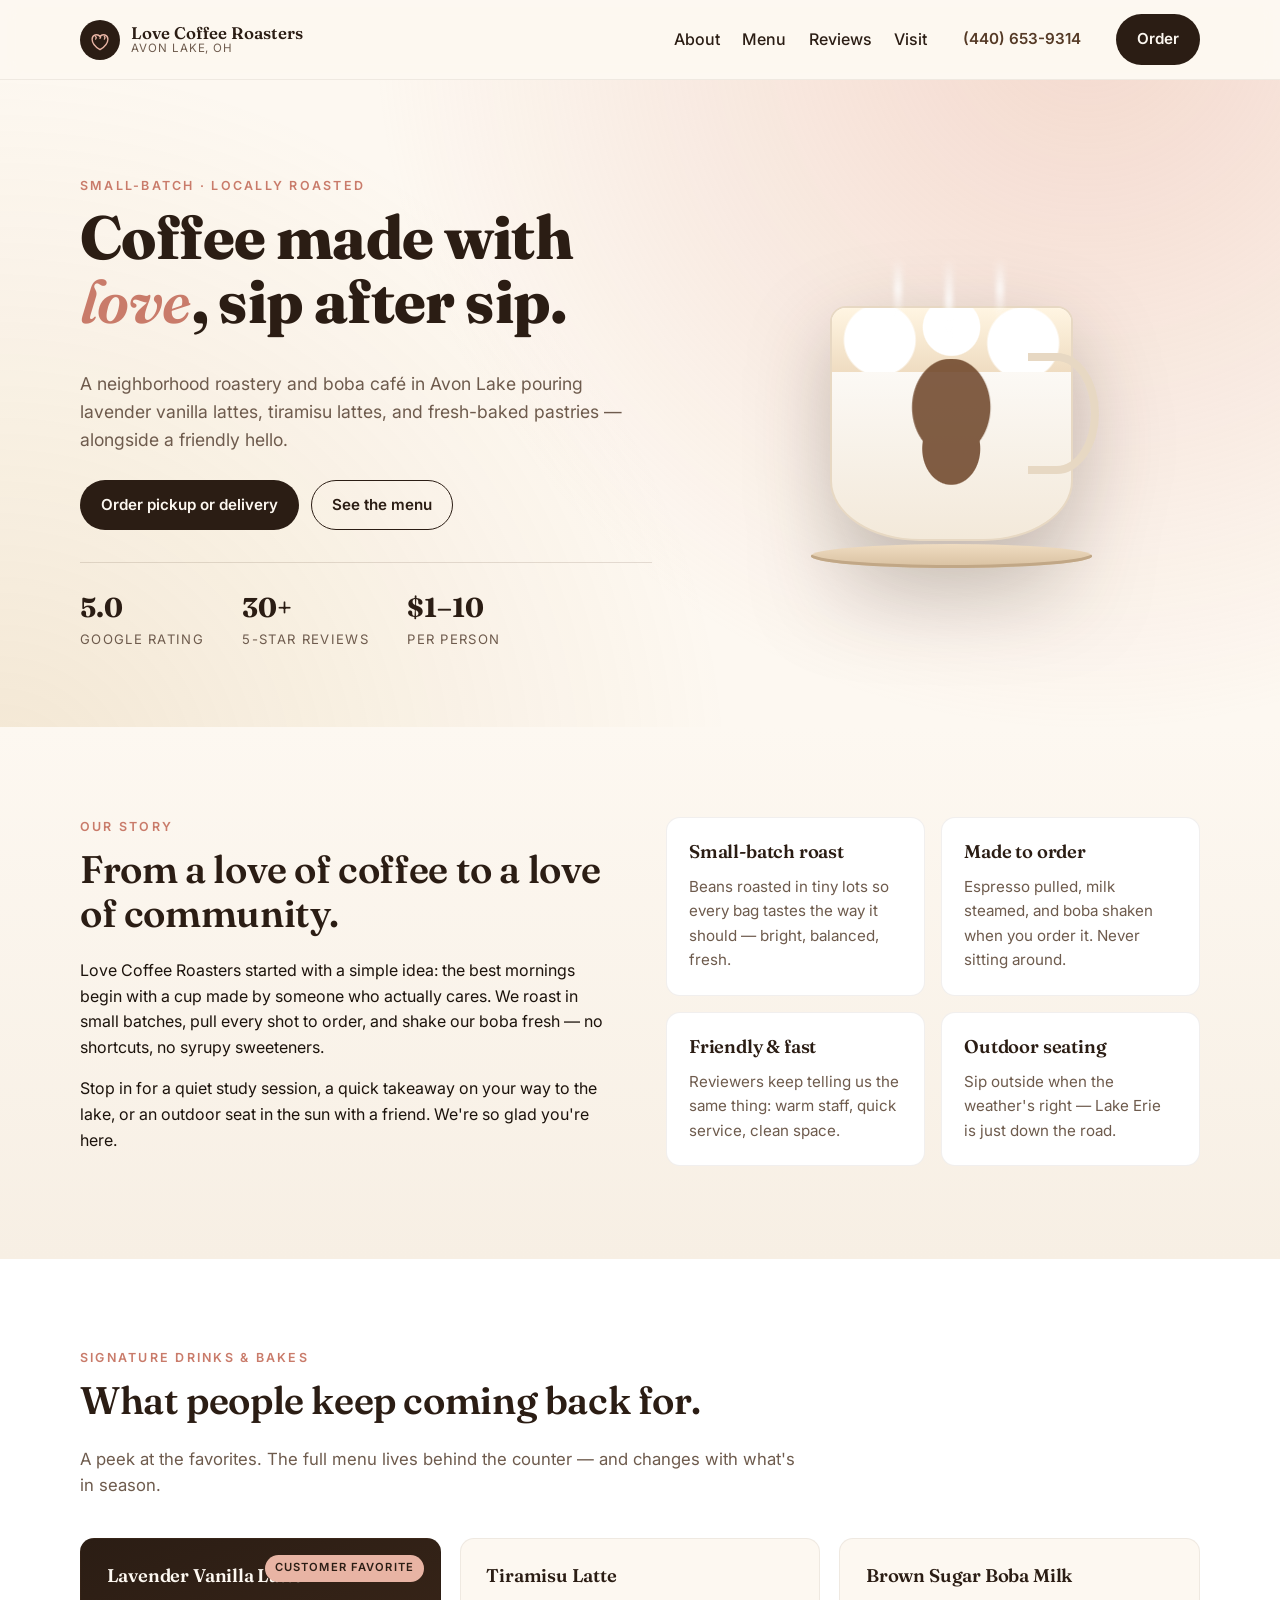
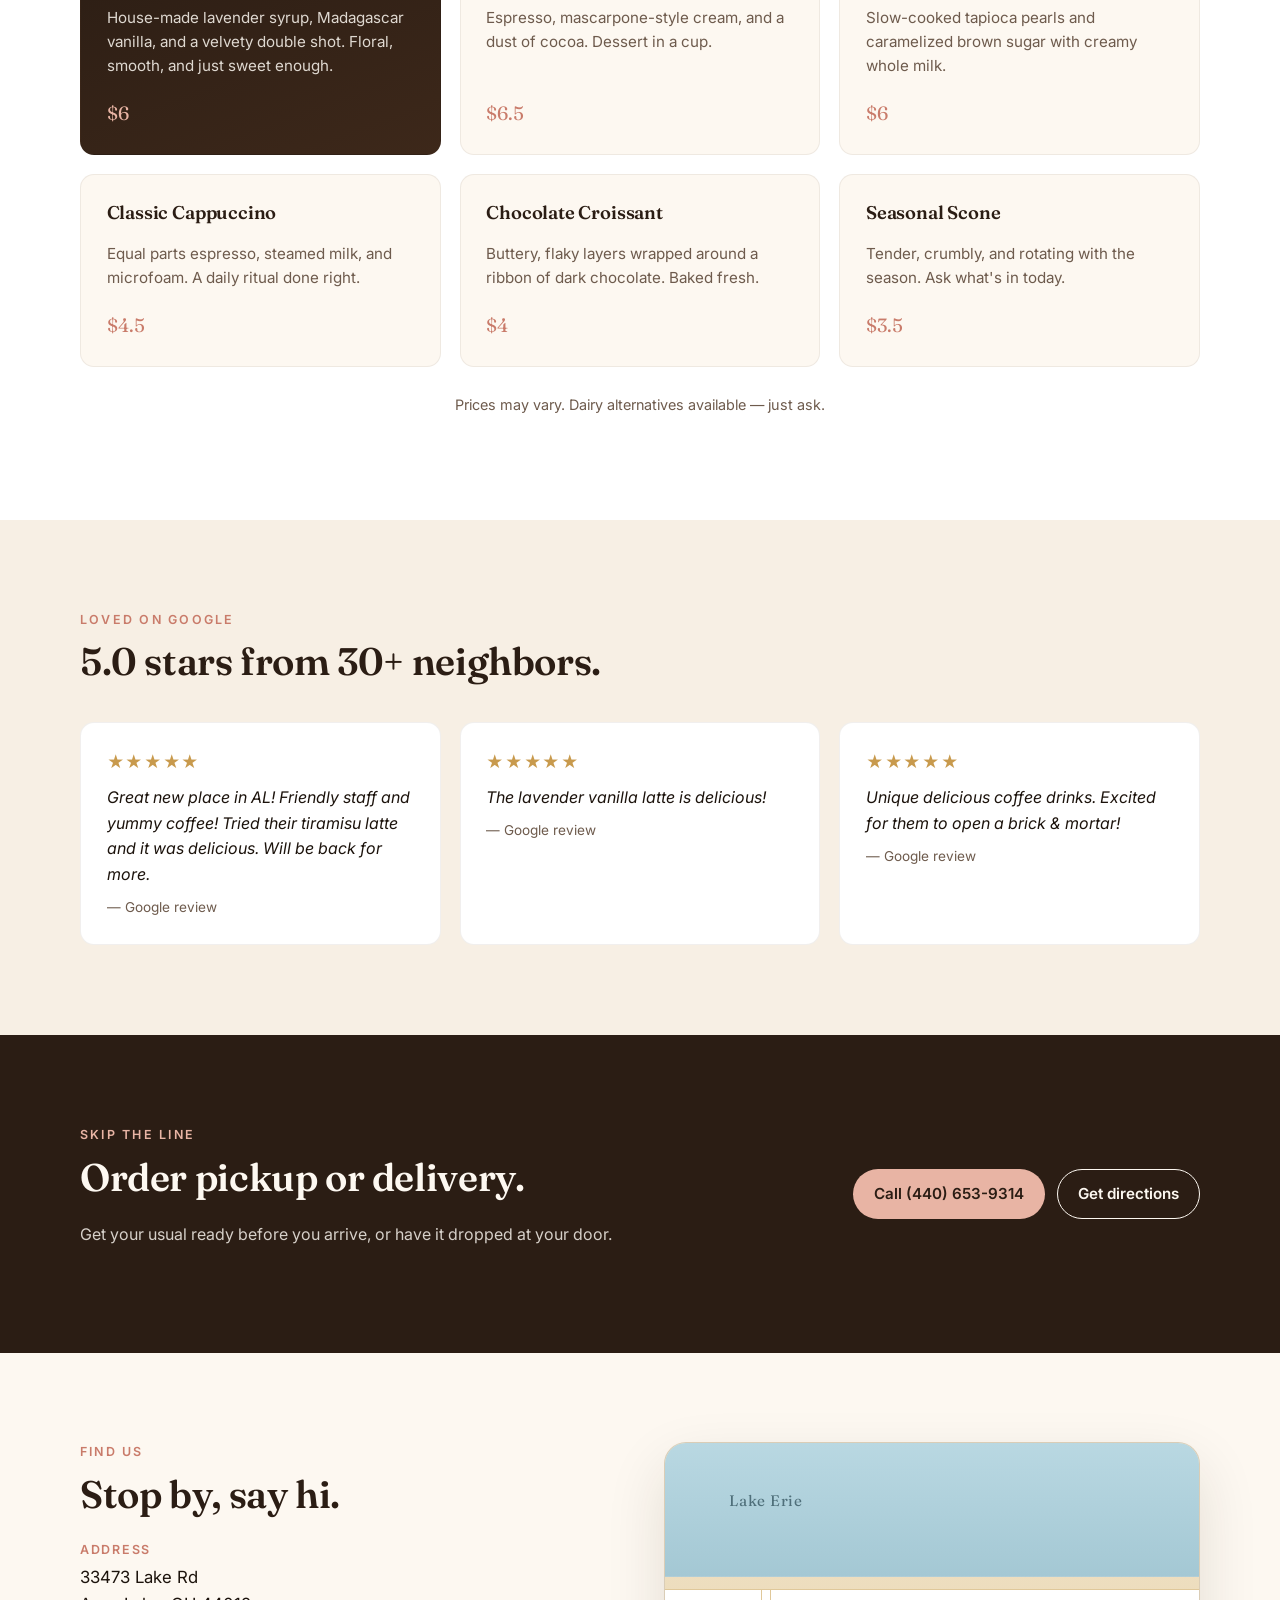
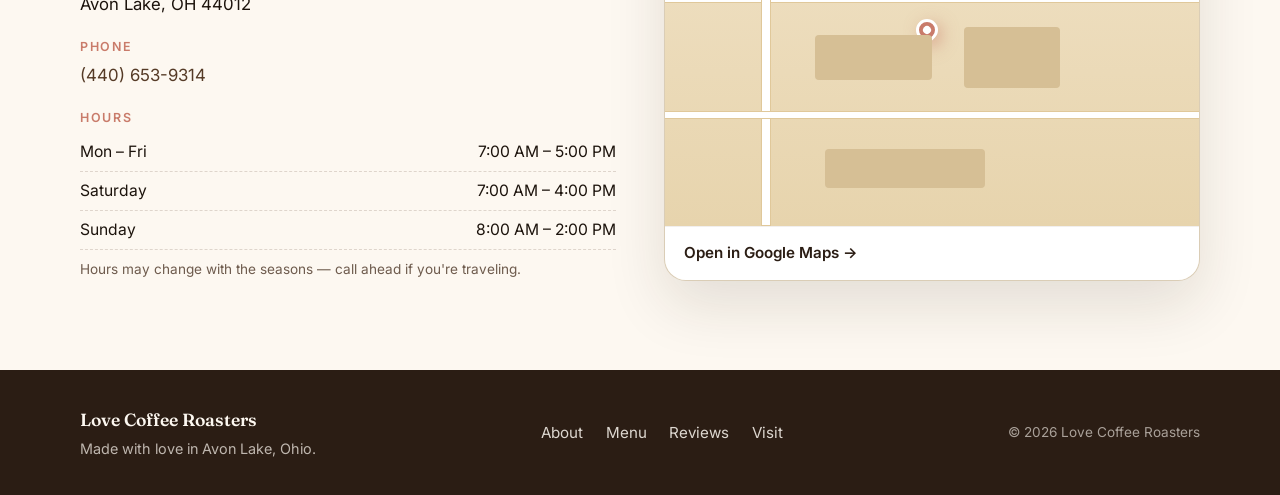
==== website/index.html @ 024e8773 "Add Love Coffee Roasters marketing site Single-page site for the Avon Lake, OH coffee shop with hero" ====
<!DOCTYPE html>
<html lang="en">
<head>
  <meta charset="UTF-8" />
  <meta name="viewport" content="width=device-width, initial-scale=1.0" />
  <title>Love Coffee Roasters — Avon Lake, OH</title>
  <meta name="description" content="Love Coffee Roasters in Avon Lake, OH. Hand-crafted lattes, boba, and fresh pastries. 5.0 stars on Google. 33473 Lake Rd." />
  <link rel="preconnect" href="https://fonts.googleapis.com" />
  <link rel="preconnect" href="https://fonts.gstatic.com" crossorigin />
  <link href="https://fonts.googleapis.com/css2?family=Fraunces:opsz,wght@9..144,400;9..144,600;9..144,800&family=Inter:wght@400;500;600&display=swap" rel="stylesheet" />
  <link rel="stylesheet" href="styles.css" />
</head>
<body>
  <header class="site-header" id="top">
    <div class="container nav">
      <a class="brand" href="#top">
        <span class="brand-mark" aria-hidden="true">
          <svg viewBox="0 0 32 32" width="28" height="28" fill="none" stroke="currentColor" stroke-width="1.6" stroke-linecap="round" stroke-linejoin="round">
            <path d="M16 27c5-3 9-7 9-12a5 5 0 0 0-9-3 5 5 0 0 0-9 3c0 5 4 9 9 12z"/>
            <path d="M11 12c1 1 1 2 0 3M16 11c1 1 1 2 0 3M21 12c1 1 1 2 0 3"/>
          </svg>
        </span>
        <span class="brand-text">
          <span class="brand-name">Love Coffee Roasters</span>
          <span class="brand-tag">Avon Lake, OH</span>
        </span>
      </a>
      <button class="nav-toggle" aria-label="Toggle navigation" aria-expanded="false">
        <span></span><span></span><span></span>
      </button>
      <nav class="nav-links" aria-label="Primary">
        <a href="#about">About</a>
        <a href="#menu">Menu</a>
        <a href="#reviews">Reviews</a>
        <a href="#visit">Visit</a>
        <a class="btn btn-ghost" href="tel:+14406539314">(440) 653-9314</a>
        <a class="btn btn-primary" href="#order">Order</a>
      </nav>
    </div>
  </header>

  <main>
    <section class="hero">
      <div class="container hero-grid">
        <div class="hero-copy">
          <p class="eyebrow">Small-batch · Locally roasted</p>
          <h1>Coffee made with <span class="accent">love</span>, sip after sip.</h1>
          <p class="lede">
            A neighborhood roastery and boba café in Avon Lake pouring lavender vanilla
            lattes, tiramisu lattes, and fresh-baked pastries — alongside a friendly hello.
          </p>
          <div class="hero-cta">
            <a class="btn btn-primary" href="#order">Order pickup or delivery</a>
            <a class="btn btn-outline" href="#menu">See the menu</a>
          </div>
          <ul class="hero-stats" aria-label="At a glance">
            <li><strong>5.0</strong><span>Google rating</span></li>
            <li><strong>30+</strong><span>5-star reviews</span></li>
            <li><strong>$1–10</strong><span>per person</span></li>
          </ul>
        </div>
        <div class="hero-visual" aria-hidden="true">
          <div class="cup">
            <div class="cup-body">
              <div class="cup-foam"></div>
              <div class="cup-art"></div>
            </div>
            <div class="cup-handle"></div>
            <div class="cup-saucer"></div>
            <div class="steam s1"></div>
            <div class="steam s2"></div>
            <div class="steam s3"></div>
          </div>
        </div>
      </div>
    </section>

    <section id="about" class="section about">
      <div class="container about-grid">
        <div>
          <p class="eyebrow">Our story</p>
          <h2>From a love of coffee to a love of community.</h2>
          <p>
            Love Coffee Roasters started with a simple idea: the best mornings begin with
            a cup made by someone who actually cares. We roast in small batches, pull every
            shot to order, and shake our boba fresh — no shortcuts, no syrupy sweeteners.
          </p>
          <p>
            Stop in for a quiet study session, a quick takeaway on your way to the lake, or
            an outdoor seat in the sun with a friend. We're so glad you're here.
          </p>
        </div>
        <ul class="value-cards" aria-label="What we're about">
          <li>
            <h3>Small-batch roast</h3>
            <p>Beans roasted in tiny lots so every bag tastes the way it should — bright, balanced, fresh.</p>
          </li>
          <li>
            <h3>Made to order</h3>
            <p>Espresso pulled, milk steamed, and boba shaken when you order it. Never sitting around.</p>
          </li>
          <li>
            <h3>Friendly &amp; fast</h3>
            <p>Reviewers keep telling us the same thing: warm staff, quick service, clean space.</p>
          </li>
          <li>
            <h3>Outdoor seating</h3>
            <p>Sip outside when the weather's right — Lake Erie is just down the road.</p>
          </li>
        </ul>
      </div>
    </section>

    <section id="menu" class="section menu">
      <div class="container">
        <div class="section-head">
          <p class="eyebrow">Signature drinks &amp; bakes</p>
          <h2>What people keep coming back for.</h2>
          <p class="section-sub">A peek at the favorites. The full menu lives behind the counter — and changes with what's in season.</p>
        </div>
        <div class="menu-grid">
          <article class="menu-card featured">
            <span class="badge">Customer favorite</span>
            <h3>Lavender Vanilla Latte</h3>
            <p>House-made lavender syrup, Madagascar vanilla, and a velvety double shot. Floral, smooth, and just sweet enough.</p>
            <span class="price">$6</span>
          </article>
          <article class="menu-card">
            <h3>Tiramisu Latte</h3>
            <p>Espresso, mascarpone-style cream, and a dust of cocoa. Dessert in a cup.</p>
            <span class="price">$6.5</span>
          </article>
          <article class="menu-card">
            <h3>Brown Sugar Boba Milk</h3>
            <p>Slow-cooked tapioca pearls and caramelized brown sugar with creamy whole milk.</p>
            <span class="price">$6</span>
          </article>
          <article class="menu-card">
            <h3>Classic Cappuccino</h3>
            <p>Equal parts espresso, steamed milk, and microfoam. A daily ritual done right.</p>
            <span class="price">$4.5</span>
          </article>
          <article class="menu-card">
            <h3>Chocolate Croissant</h3>
            <p>Buttery, flaky layers wrapped around a ribbon of dark chocolate. Baked fresh.</p>
            <span class="price">$4</span>
          </article>
          <article class="menu-card">
            <h3>Seasonal Scone</h3>
            <p>Tender, crumbly, and rotating with the season. Ask what's in today.</p>
            <span class="price">$3.5</span>
          </article>
        </div>
        <p class="menu-note">Prices may vary. Dairy alternatives available — just ask.</p>
      </div>
    </section>

    <section id="reviews" class="section reviews">
      <div class="container">
        <div class="section-head">
          <p class="eyebrow">Loved on Google</p>
          <h2>5.0 stars from 30+ neighbors.</h2>
        </div>
        <div class="review-grid">
          <figure class="review-card">
            <div class="stars" aria-label="5 out of 5 stars">★★★★★</div>
            <blockquote>
              Great new place in AL! Friendly staff and yummy coffee! Tried their tiramisu
              latte and it was delicious. Will be back for more.
            </blockquote>
            <figcaption>— Google review</figcaption>
          </figure>
          <figure class="review-card">
            <div class="stars" aria-label="5 out of 5 stars">★★★★★</div>
            <blockquote>The lavender vanilla latte is delicious!</blockquote>
            <figcaption>— Google review</figcaption>
          </figure>
          <figure class="review-card">
            <div class="stars" aria-label="5 out of 5 stars">★★★★★</div>
            <blockquote>
              Unique delicious coffee drinks. Excited for them to open a brick &amp; mortar!
            </blockquote>
            <figcaption>— Google review</figcaption>
          </figure>
        </div>
      </div>
    </section>

    <section id="order" class="section order-cta">
      <div class="container order-inner">
        <div>
          <p class="eyebrow">Skip the line</p>
          <h2>Order pickup or delivery.</h2>
          <p>Get your usual ready before you arrive, or have it dropped at your door.</p>
        </div>
        <div class="order-actions">
          <a class="btn btn-primary" href="tel:+14406539314">Call (440) 653-9314</a>
          <a class="btn btn-outline" href="https://www.google.com/maps/dir/?api=1&destination=33473+Lake+Rd+Avon+Lake+OH+44012" target="_blank" rel="noopener">Get directions</a>
        </div>
      </div>
    </section>

    <section id="visit" class="section visit">
      <div class="container visit-grid">
        <div>
          <p class="eyebrow">Find us</p>
          <h2>Stop by, say hi.</h2>
          <dl class="visit-list">
            <div>
              <dt>Address</dt>
              <dd>
                33473 Lake Rd<br />
                Avon Lake, OH 44012
              </dd>
            </div>
            <div>
              <dt>Phone</dt>
              <dd><a href="tel:+14406539314">(440) 653-9314</a></dd>
            </div>
            <div>
              <dt>Hours</dt>
              <dd>
                <span class="hours-row"><span>Mon – Fri</span><span>7:00 AM – 5:00 PM</span></span>
                <span class="hours-row"><span>Saturday</span><span>7:00 AM – 4:00 PM</span></span>
                <span class="hours-row"><span>Sunday</span><span>8:00 AM – 2:00 PM</span></span>
                <span class="hours-note">Hours may change with the seasons — call ahead if you're traveling.</span>
              </dd>
            </div>
          </dl>
        </div>
        <a class="map-card" href="https://www.google.com/maps/search/?api=1&query=33473+Lake+Rd+Avon+Lake+OH+44012" target="_blank" rel="noopener" aria-label="Open in Google Maps">
          <div class="map-art" aria-hidden="true">
            <div class="map-pin"></div>
            <div class="map-road r1"></div>
            <div class="map-road r2"></div>
            <div class="map-road r3"></div>
            <div class="map-block b1"></div>
            <div class="map-block b2"></div>
            <div class="map-block b3"></div>
            <div class="map-water"></div>
            <span class="map-label-water">Lake Erie</span>
          </div>
          <span class="map-card-foot">Open in Google Maps →</span>
        </a>
      </div>
    </section>
  </main>

  <footer class="site-footer">
    <div class="container footer-grid">
      <div>
        <span class="brand-name">Love Coffee Roasters</span>
        <p class="footer-tag">Made with love in Avon Lake, Ohio.</p>
      </div>
      <nav aria-label="Footer">
        <a href="#about">About</a>
        <a href="#menu">Menu</a>
        <a href="#reviews">Reviews</a>
        <a href="#visit">Visit</a>
      </nav>
      <p class="copyright">© <span id="year">2026</span> Love Coffee Roasters</p>
    </div>
  </footer>

  <script src="script.js" defer></script>
</body>
</html>
---- website/styles.css ----
:root {
  --espresso: #2b1d14;
  --coffee: #553a26;
  --crema: #f7efe4;
  --cream: #fdf8f1;
  --milk: #ffffff;
  --blush: #e8b4a4;
  --rose: #c97b6a;
  --gold: #c89a4d;
  --ink: #1c130c;
  --muted: #6e5b4d;
  --shadow: 0 24px 60px rgba(43, 29, 20, 0.12);
  --radius-lg: 22px;
  --radius-md: 14px;
  --radius-sm: 8px;
}

* { box-sizing: border-box; }

html { scroll-behavior: smooth; }

body {
  margin: 0;
  font-family: 'Inter', system-ui, -apple-system, Segoe UI, Roboto, sans-serif;
  color: var(--ink);
  background: var(--cream);
  line-height: 1.6;
  -webkit-font-smoothing: antialiased;
}

.container {
  width: min(1120px, 92vw);
  margin: 0 auto;
}

h1, h2, h3 {
  font-family: 'Fraunces', Georgia, serif;
  color: var(--espresso);
  letter-spacing: -0.01em;
  margin: 0 0 0.6em;
  font-weight: 600;
}

h1 { font-size: clamp(2.4rem, 5vw, 3.8rem); line-height: 1.05; font-weight: 800; }
h2 { font-size: clamp(1.7rem, 3.4vw, 2.4rem); line-height: 1.15; }
h3 { font-size: 1.15rem; line-height: 1.3; }

p { margin: 0 0 1em; color: var(--ink); }

a { color: var(--coffee); text-decoration: none; }
a:hover { color: var(--rose); }

.eyebrow {
  text-transform: uppercase;
  letter-spacing: 0.18em;
  font-size: 0.78rem;
  font-weight: 600;
  color: var(--rose);
  margin: 0 0 0.8em;
}

.accent {
  color: var(--rose);
  font-style: italic;
  font-weight: 600;
}

/* ============ Header ============ */
.site-header {
  position: sticky;
  top: 0;
  z-index: 50;
  background: rgba(253, 248, 241, 0.85);
  backdrop-filter: saturate(180%) blur(10px);
  border-bottom: 1px solid rgba(85, 58, 38, 0.08);
}

.nav {
  display: flex;
  align-items: center;
  justify-content: space-between;
  gap: 1rem;
  padding: 0.9rem 0;
}

.brand {
  display: inline-flex;
  align-items: center;
  gap: 0.7rem;
  color: var(--espresso);
}
.brand:hover { color: var(--espresso); }
.brand-mark {
  width: 40px;
  height: 40px;
  display: grid;
  place-items: center;
  border-radius: 50%;
  background: var(--espresso);
  color: var(--blush);
}
.brand-text { display: flex; flex-direction: column; line-height: 1.1; }
.brand-name { font-family: 'Fraunces', Georgia, serif; font-weight: 600; font-size: 1.05rem; }
.brand-tag { font-size: 0.72rem; color: var(--muted); letter-spacing: 0.08em; text-transform: uppercase; }

.nav-links {
  display: flex;
  align-items: center;
  gap: 1.4rem;
}
.nav-links > a:not(.btn) {
  font-weight: 500;
  color: var(--espresso);
}
.nav-links > a:not(.btn):hover { color: var(--rose); }

.nav-toggle {
  display: none;
  border: 0;
  background: transparent;
  width: 40px;
  height: 40px;
  cursor: pointer;
  padding: 8px;
}
.nav-toggle span {
  display: block;
  height: 2px;
  background: var(--espresso);
  margin: 5px 0;
  border-radius: 2px;
  transition: transform 0.2s ease, opacity 0.2s ease;
}
.nav-toggle[aria-expanded="true"] span:nth-child(1) { transform: translateY(7px) rotate(45deg); }
.nav-toggle[aria-expanded="true"] span:nth-child(2) { opacity: 0; }
.nav-toggle[aria-expanded="true"] span:nth-child(3) { transform: translateY(-7px) rotate(-45deg); }

/* ============ Buttons ============ */
.btn {
  display: inline-flex;
  align-items: center;
  justify-content: center;
  gap: 0.5rem;
  padding: 0.75rem 1.25rem;
  border-radius: 999px;
  font-weight: 600;
  font-size: 0.95rem;
  border: 1.5px solid transparent;
  cursor: pointer;
  transition: transform 0.15s ease, background 0.2s ease, color 0.2s ease, border-color 0.2s ease;
  white-space: nowrap;
}
.btn:hover { transform: translateY(-1px); }
.btn-primary {
  background: var(--espresso);
  color: var(--cream);
}
.btn-primary:hover { background: var(--rose); color: var(--milk); }
.btn-outline {
  background: transparent;
  color: var(--espresso);
  border-color: var(--espresso);
}
.btn-outline:hover { background: var(--espresso); color: var(--cream); }
.btn-ghost {
  background: transparent;
  color: var(--coffee);
  padding: 0.5rem 0.75rem;
}

/* ============ Hero ============ */
.hero {
  padding: clamp(3rem, 8vw, 6rem) 0 clamp(3rem, 6vw, 5rem);
  background:
    radial-gradient(circle at 85% -10%, rgba(232, 180, 164, 0.45), transparent 55%),
    radial-gradient(circle at 0% 110%, rgba(200, 154, 77, 0.18), transparent 50%),
    var(--cream);
  overflow: hidden;
}
.hero-grid {
  display: grid;
  grid-template-columns: 1.15fr 1fr;
  gap: clamp(1.5rem, 4vw, 4rem);
  align-items: center;
}
.lede {
  font-size: 1.1rem;
  color: var(--muted);
  max-width: 52ch;
}
.hero-cta {
  display: flex;
  flex-wrap: wrap;
  gap: 0.75rem;
  margin: 1.6rem 0 2rem;
}
.hero-stats {
  list-style: none;
  padding: 0;
  margin: 0;
  display: flex;
  gap: 2.4rem;
  border-top: 1px solid rgba(85, 58, 38, 0.15);
  padding-top: 1.4rem;
}
.hero-stats li {
  display: flex;
  flex-direction: column;
}
.hero-stats strong {
  font-family: 'Fraunces', Georgia, serif;
  font-size: 1.7rem;
  color: var(--espresso);
}
.hero-stats span {
  font-size: 0.82rem;
  color: var(--muted);
  text-transform: uppercase;
  letter-spacing: 0.1em;
}

/* Hero illustration: a coffee cup */
.hero-visual {
  display: grid;
  place-items: center;
  position: relative;
}
.cup {
  position: relative;
  width: min(320px, 80%);
  aspect-ratio: 1 / 1.05;
  filter: drop-shadow(0 30px 40px rgba(43, 29, 20, 0.25));
}
.cup-body {
  position: absolute;
  inset: 18% 12% 12% 12%;
  background: linear-gradient(180deg, #fff 0%, #f3e9da 100%);
  border-radius: 16px 16px 90px 90px / 16px 16px 60px 60px;
  overflow: hidden;
  border: 2px solid #e7d8c3;
}
.cup-foam {
  position: absolute;
  top: 0; left: 0; right: 0;
  height: 28%;
  background:
    radial-gradient(circle at 20% 50%, #fff 18%, transparent 19%),
    radial-gradient(circle at 50% 30%, #fff 22%, transparent 23%),
    radial-gradient(circle at 80% 55%, #fff 18%, transparent 19%),
    linear-gradient(180deg, #fff5e2, #efdcc1);
}
.cup-art {
  position: absolute;
  top: 22%;
  left: 50%;
  transform: translateX(-50%);
  width: 60%;
  height: 60%;
  background:
    radial-gradient(ellipse at 50% 35%, #6b4226 38%, transparent 39%),
    radial-gradient(ellipse at 50% 65%, #6b4226 28%, transparent 29%);
  border-radius: 50%;
  opacity: 0.85;
}
.cup-handle {
  position: absolute;
  right: 4%;
  top: 32%;
  width: 22%;
  height: 36%;
  border: 8px solid #e7d8c3;
  border-left: 0;
  border-radius: 0 60% 60% 0 / 0 50% 50% 0;
  background: transparent;
}
.cup-saucer {
  position: absolute;
  bottom: 4%;
  left: 6%;
  right: 6%;
  height: 7%;
  background: linear-gradient(180deg, #efdcc1, #d8c0a0);
  border-radius: 50%;
  box-shadow: inset 0 -3px 0 #c1a786;
}
.steam {
  position: absolute;
  top: 4%;
  width: 8px;
  height: 60px;
  border-radius: 999px;
  background: linear-gradient(180deg, rgba(255,255,255,0.0), rgba(255,255,255,0.85), rgba(255,255,255,0.0));
  filter: blur(2px);
  opacity: 0.85;
  animation: rise 3.5s ease-in-out infinite;
}
.steam.s1 { left: 32%; animation-delay: 0s; }
.steam.s2 { left: 48%; animation-delay: 0.7s; height: 80px; }
.steam.s3 { left: 64%; animation-delay: 1.3s; }
@keyframes rise {
  0%   { transform: translateY(10px) scale(1);   opacity: 0; }
  30%  { opacity: 0.9; }
  100% { transform: translateY(-30px) scale(1.1); opacity: 0; }
}

/* ============ Sections ============ */
.section {
  padding: clamp(3.5rem, 7vw, 6rem) 0;
}
.section-head {
  max-width: 720px;
  margin-bottom: 2.4rem;
}
.section-sub {
  color: var(--muted);
  font-size: 1.05rem;
}

/* About */
.about {
  background: linear-gradient(180deg, var(--cream) 0%, var(--crema) 100%);
}
.about-grid {
  display: grid;
  grid-template-columns: 1fr 1fr;
  gap: clamp(1.5rem, 4vw, 3.5rem);
  align-items: start;
}
.value-cards {
  list-style: none;
  padding: 0;
  margin: 0;
  display: grid;
  grid-template-columns: 1fr 1fr;
  gap: 1rem;
}
.value-cards li {
  background: var(--milk);
  padding: 1.4rem;
  border-radius: var(--radius-md);
  border: 1px solid rgba(85, 58, 38, 0.08);
  transition: transform 0.2s ease, box-shadow 0.2s ease;
}
.value-cards li:hover {
  transform: translateY(-2px);
  box-shadow: var(--shadow);
}
.value-cards p {
  color: var(--muted);
  margin: 0;
  font-size: 0.95rem;
}

/* Menu */
.menu {
  background: var(--milk);
}
.menu-grid {
  display: grid;
  grid-template-columns: repeat(3, 1fr);
  gap: 1.2rem;
}
.menu-card {
  position: relative;
  background: var(--cream);
  padding: 1.6rem;
  border-radius: var(--radius-md);
  border: 1px solid rgba(85, 58, 38, 0.08);
  display: flex;
  flex-direction: column;
  gap: 0.4rem;
  transition: transform 0.2s ease, box-shadow 0.2s ease;
}
.menu-card:hover {
  transform: translateY(-3px);
  box-shadow: var(--shadow);
}
.menu-card.featured {
  background: linear-gradient(160deg, var(--espresso), #3d281a);
  color: var(--cream);
  border-color: transparent;
}
.menu-card.featured h3 { color: var(--cream); }
.menu-card.featured p { color: rgba(253, 248, 241, 0.85); }
.menu-card p {
  color: var(--muted);
  margin: 0;
  font-size: 0.95rem;
  flex: 1;
}
.menu-card .price {
  margin-top: 0.8rem;
  font-family: 'Fraunces', Georgia, serif;
  font-size: 1.2rem;
  color: var(--rose);
}
.menu-card.featured .price { color: var(--blush); }
.badge {
  position: absolute;
  top: 1rem;
  right: 1rem;
  background: var(--blush);
  color: var(--espresso);
  font-size: 0.7rem;
  letter-spacing: 0.1em;
  text-transform: uppercase;
  font-weight: 600;
  padding: 0.3rem 0.6rem;
  border-radius: 999px;
}
.menu-note {
  margin-top: 1.6rem;
  color: var(--muted);
  font-size: 0.9rem;
  text-align: center;
}

/* Reviews */
.reviews {
  background: var(--crema);
}
.review-grid {
  display: grid;
  grid-template-columns: repeat(3, 1fr);
  gap: 1.2rem;
}
.review-card {
  margin: 0;
  background: var(--milk);
  padding: 1.6rem;
  border-radius: var(--radius-md);
  border: 1px solid rgba(85, 58, 38, 0.08);
}
.review-card blockquote {
  margin: 0.6rem 0;
  font-size: 1rem;
  color: var(--ink);
  font-style: italic;
}
.review-card figcaption {
  font-size: 0.85rem;
  color: var(--muted);
}
.stars { color: var(--gold); letter-spacing: 0.1em; font-size: 1.05rem; }

/* Order CTA */
.order-cta {
  background: var(--espresso);
  color: var(--cream);
}
.order-cta h2 { color: var(--cream); }
.order-cta .eyebrow { color: var(--blush); }
.order-cta p { color: rgba(253, 248, 241, 0.82); }
.order-inner {
  display: flex;
  flex-wrap: wrap;
  gap: 2rem;
  align-items: center;
  justify-content: space-between;
}
.order-actions { display: flex; gap: 0.75rem; flex-wrap: wrap; }
.order-cta .btn-outline { color: var(--cream); border-color: var(--cream); }
.order-cta .btn-outline:hover { background: var(--cream); color: var(--espresso); }
.order-cta .btn-primary { background: var(--blush); color: var(--espresso); }
.order-cta .btn-primary:hover { background: var(--cream); }

/* Visit */
.visit {
  background: var(--cream);
}
.visit-grid {
  display: grid;
  grid-template-columns: 1fr 1fr;
  gap: clamp(1.5rem, 4vw, 3rem);
  align-items: stretch;
}
.visit-list {
  margin: 0;
  display: grid;
  gap: 1.2rem;
}
.visit-list dt {
  font-size: 0.78rem;
  text-transform: uppercase;
  letter-spacing: 0.14em;
  color: var(--rose);
  font-weight: 600;
  margin-bottom: 0.3rem;
}
.visit-list dd {
  margin: 0;
  font-size: 1.05rem;
  color: var(--ink);
}
.hours-row {
  display: flex;
  justify-content: space-between;
  border-bottom: 1px dashed rgba(85, 58, 38, 0.18);
  padding: 0.4rem 0;
  font-size: 0.98rem;
}
.hours-note {
  display: block;
  margin-top: 0.6rem;
  font-size: 0.85rem;
  color: var(--muted);
}

/* Map illustration */
.map-card {
  position: relative;
  display: flex;
  flex-direction: column;
  border-radius: var(--radius-lg);
  overflow: hidden;
  border: 1px solid rgba(85, 58, 38, 0.1);
  box-shadow: var(--shadow);
  background: #eaddc6;
  text-decoration: none;
  color: var(--espresso);
  min-height: 320px;
}
.map-art {
  position: relative;
  flex: 1;
  background:
    linear-gradient(180deg, #f1e3c8 0%, #e7d4ad 100%);
  overflow: hidden;
}
.map-water {
  position: absolute;
  inset: 0 0 65% 0;
  background: linear-gradient(180deg, #b9d8e2 0%, #a4c8d4 100%);
  border-bottom: 1px solid rgba(0,0,0,0.05);
}
.map-label-water {
  position: absolute;
  top: 12%;
  left: 12%;
  font-family: 'Fraunces', Georgia, serif;
  color: #4f6f7a;
  font-size: 0.95rem;
  letter-spacing: 0.05em;
}
.map-road {
  position: absolute;
  background: #fff;
  border-top: 1px solid #e0c89a;
  border-bottom: 1px solid #e0c89a;
}
.map-road.r1 { left: 0; right: 0; top: 38%; height: 14px; }
.map-road.r2 { left: 18%; top: 38%; bottom: 0; width: 10px; background: #fff; border: 1px solid #e0c89a; }
.map-road.r3 { left: 0; right: 0; top: 70%; height: 8px; }
.map-block {
  position: absolute;
  background: #d6bf95;
  border-radius: 4px;
}
.map-block.b1 { left: 28%; top: 50%; width: 22%; height: 12%; }
.map-block.b2 { left: 56%; top: 48%; width: 18%; height: 16%; }
.map-block.b3 { left: 30%; top: 80%; width: 30%; height: 10%; }
.map-pin {
  position: absolute;
  left: 47%;
  top: 46%;
  width: 22px;
  height: 22px;
  background: var(--rose);
  border: 3px solid var(--milk);
  border-radius: 50% 50% 50% 0;
  transform: rotate(-45deg);
  box-shadow: 0 6px 16px rgba(201, 123, 106, 0.5);
}
.map-pin::after {
  content: '';
  position: absolute;
  inset: 4px;
  background: var(--milk);
  border-radius: 50%;
}
.map-card-foot {
  background: var(--milk);
  padding: 0.9rem 1.2rem;
  font-weight: 600;
  font-size: 0.95rem;
  border-top: 1px solid rgba(85, 58, 38, 0.08);
}
.map-card:hover .map-card-foot { color: var(--rose); }

/* ============ Footer ============ */
.site-footer {
  background: var(--espresso);
  color: rgba(253, 248, 241, 0.82);
  padding: 2.2rem 0;
}
.footer-grid {
  display: flex;
  flex-wrap: wrap;
  justify-content: space-between;
  align-items: center;
  gap: 1rem;
}
.site-footer .brand-name { color: var(--cream); font-size: 1.1rem; }
.footer-tag { margin: 0.2rem 0 0; font-size: 0.9rem; color: rgba(253, 248, 241, 0.7); }
.site-footer nav { display: flex; gap: 1.4rem; flex-wrap: wrap; }
.site-footer nav a { color: rgba(253, 248, 241, 0.85); font-size: 0.95rem; }
.site-footer nav a:hover { color: var(--blush); }
.copyright { margin: 0; font-size: 0.85rem; color: rgba(253, 248, 241, 0.6); }

/* ============ Responsive ============ */
@media (max-width: 880px) {
  .hero-grid,
  .about-grid,
  .visit-grid {
    grid-template-columns: 1fr;
  }
  .menu-grid,
  .review-grid {
    grid-template-columns: 1fr 1fr;
  }
  .hero-visual { order: -1; }
  .cup { width: min(240px, 60%); }
  .order-inner { flex-direction: column; align-items: flex-start; }
}

@media (max-width: 640px) {
  .nav-toggle { display: block; }
  .nav-links {
    position: absolute;
    top: 100%;
    right: 4vw;
    left: 4vw;
    background: var(--milk);
    border: 1px solid rgba(85, 58, 38, 0.1);
    border-radius: var(--radius-md);
    padding: 1rem;
    flex-direction: column;
    align-items: stretch;
    gap: 0.6rem;
    box-shadow: var(--shadow);
    transform-origin: top right;
    transform: scale(0.96);
    opacity: 0;
    pointer-events: none;
    transition: opacity 0.15s ease, transform 0.15s ease;
  }
  .nav-links.open {
    opacity: 1;
    transform: scale(1);
    pointer-events: auto;
  }
  .nav-links .btn { width: 100%; }
  .menu-grid,
  .review-grid,
  .value-cards {
    grid-template-columns: 1fr;
  }
  .hero-stats { gap: 1.5rem; flex-wrap: wrap; }
}
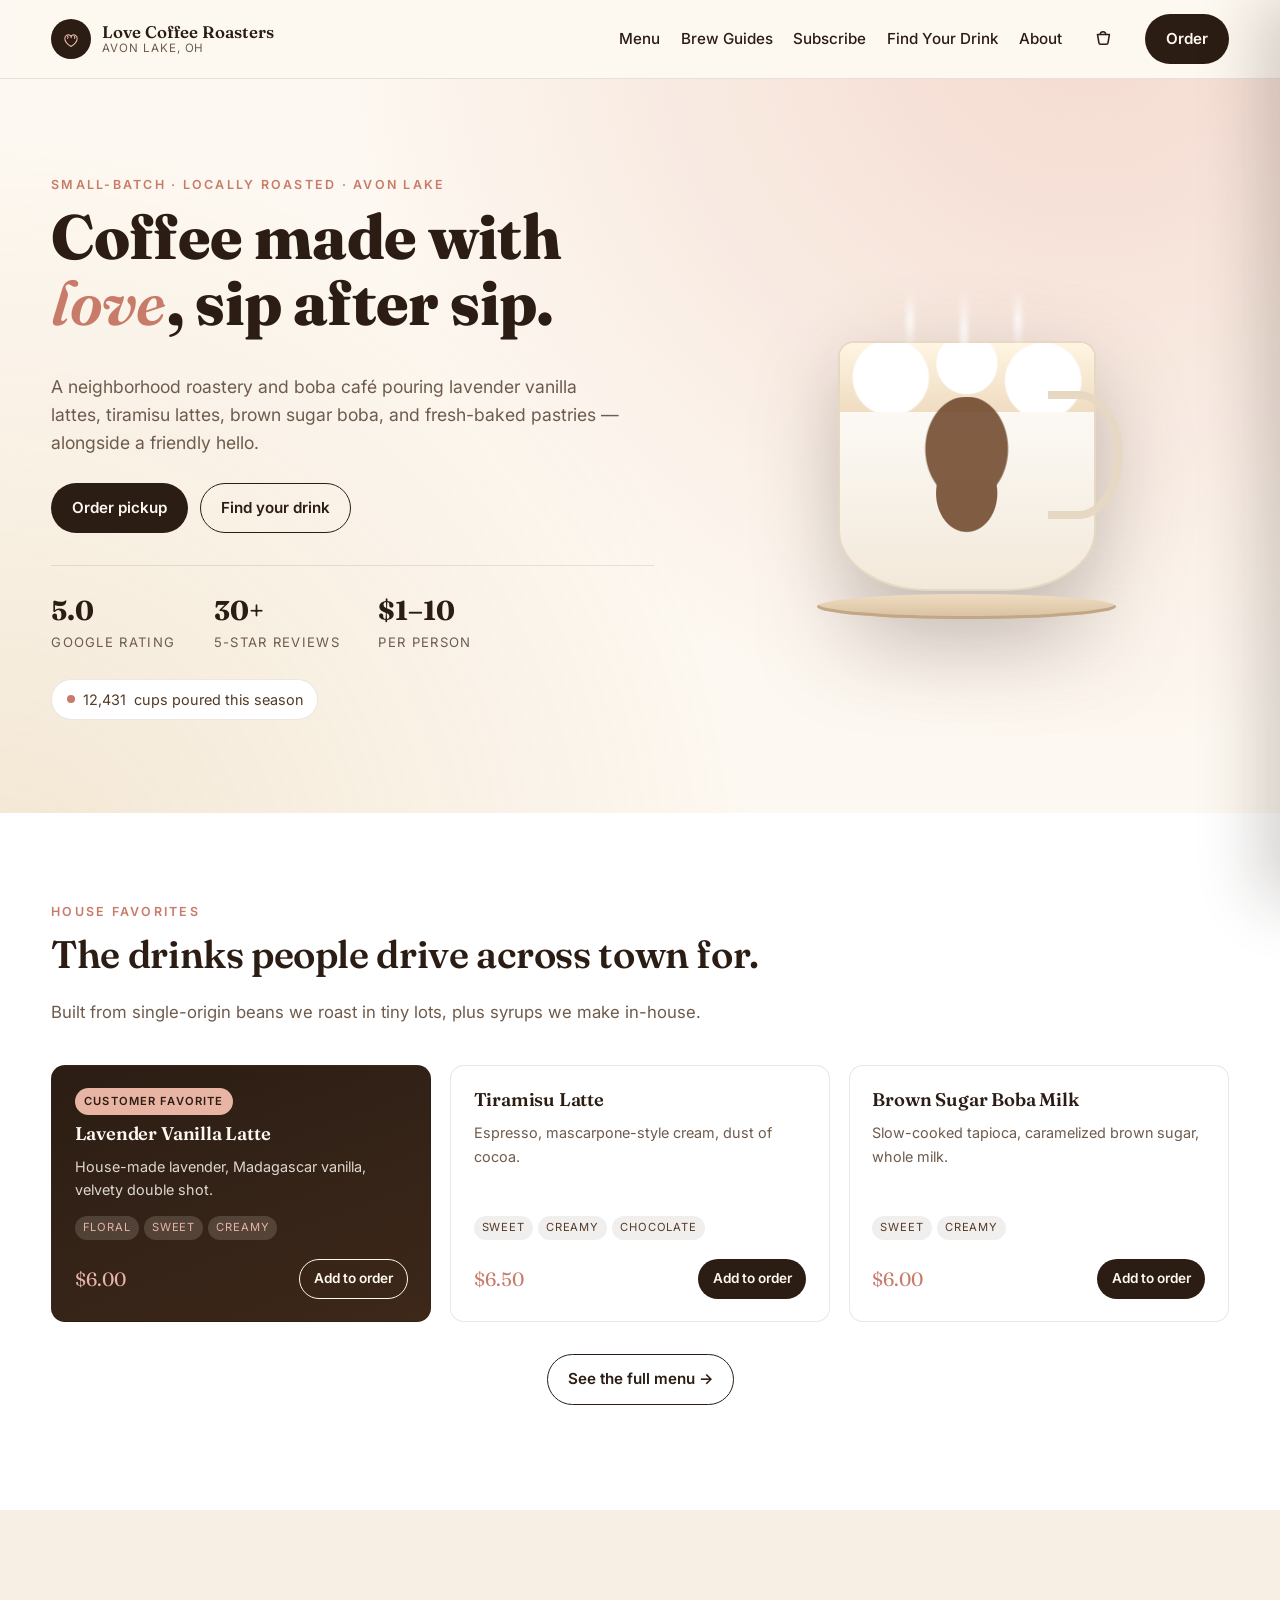
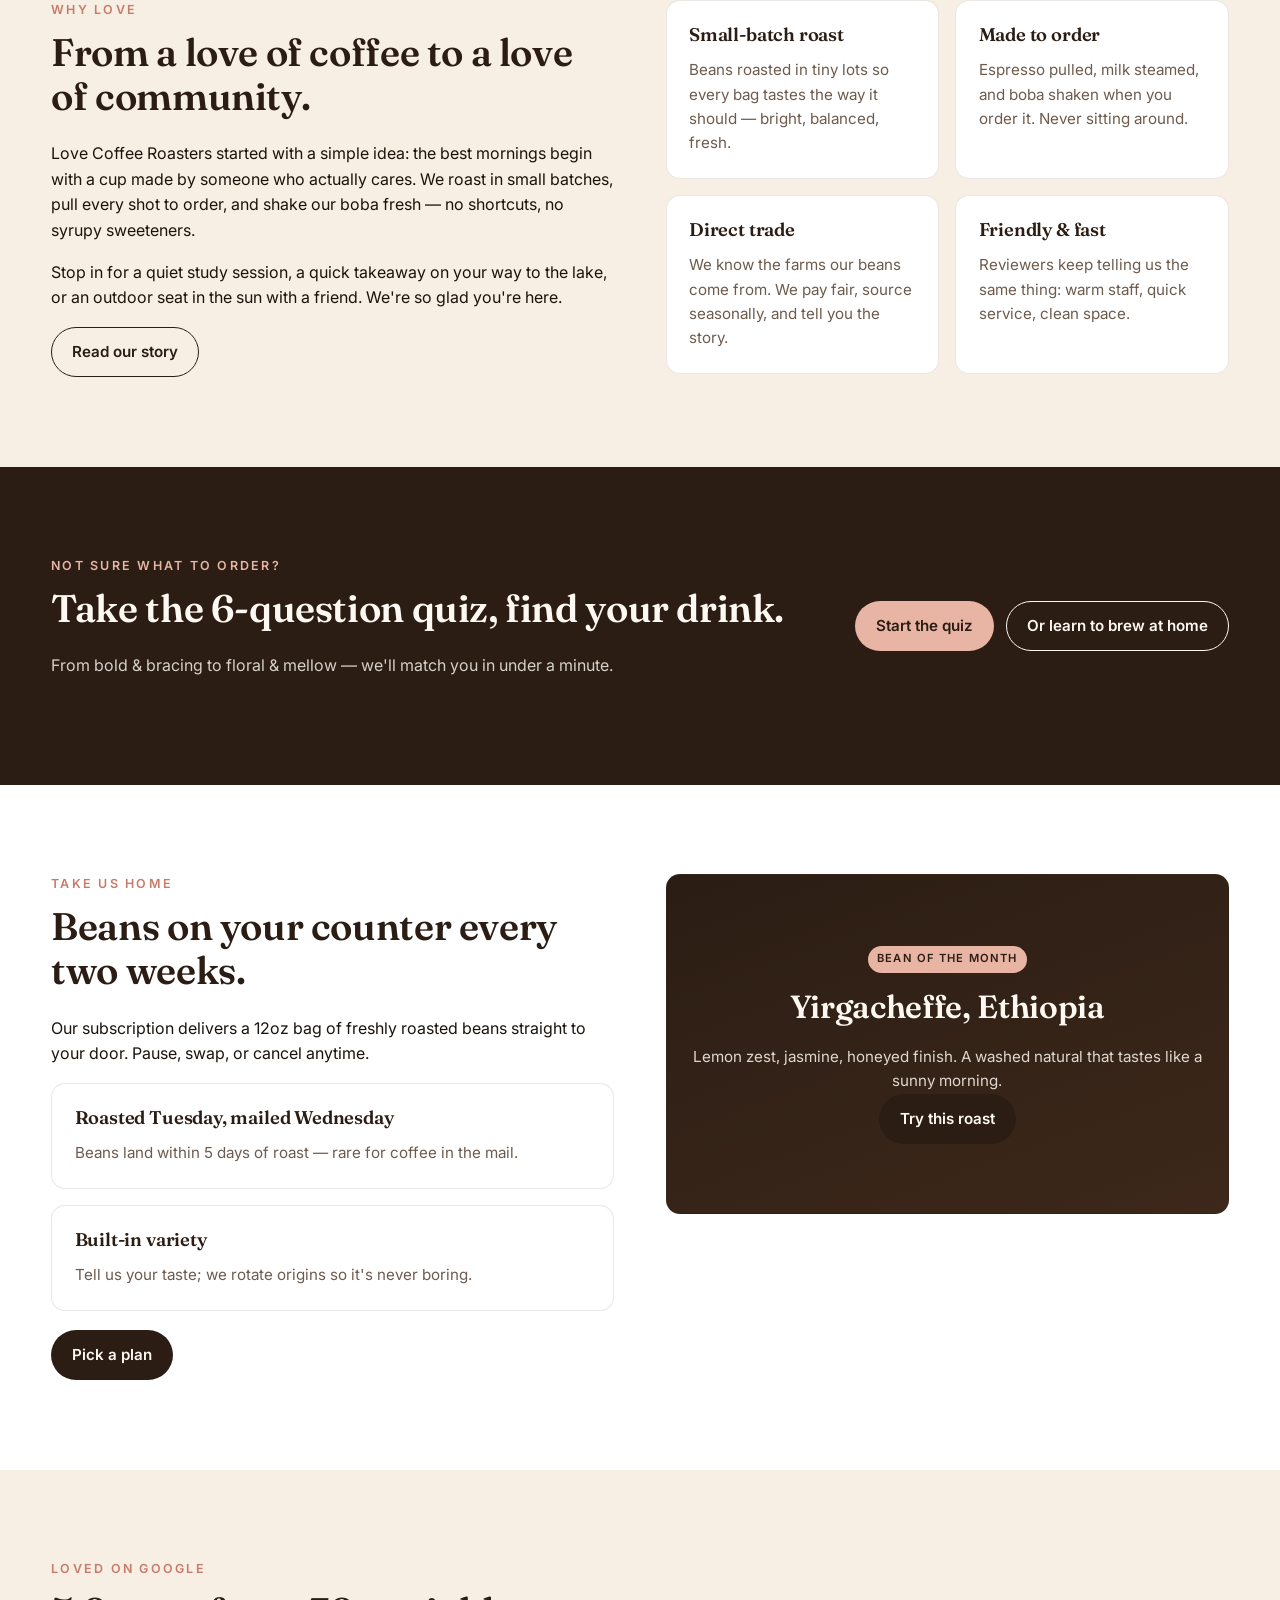
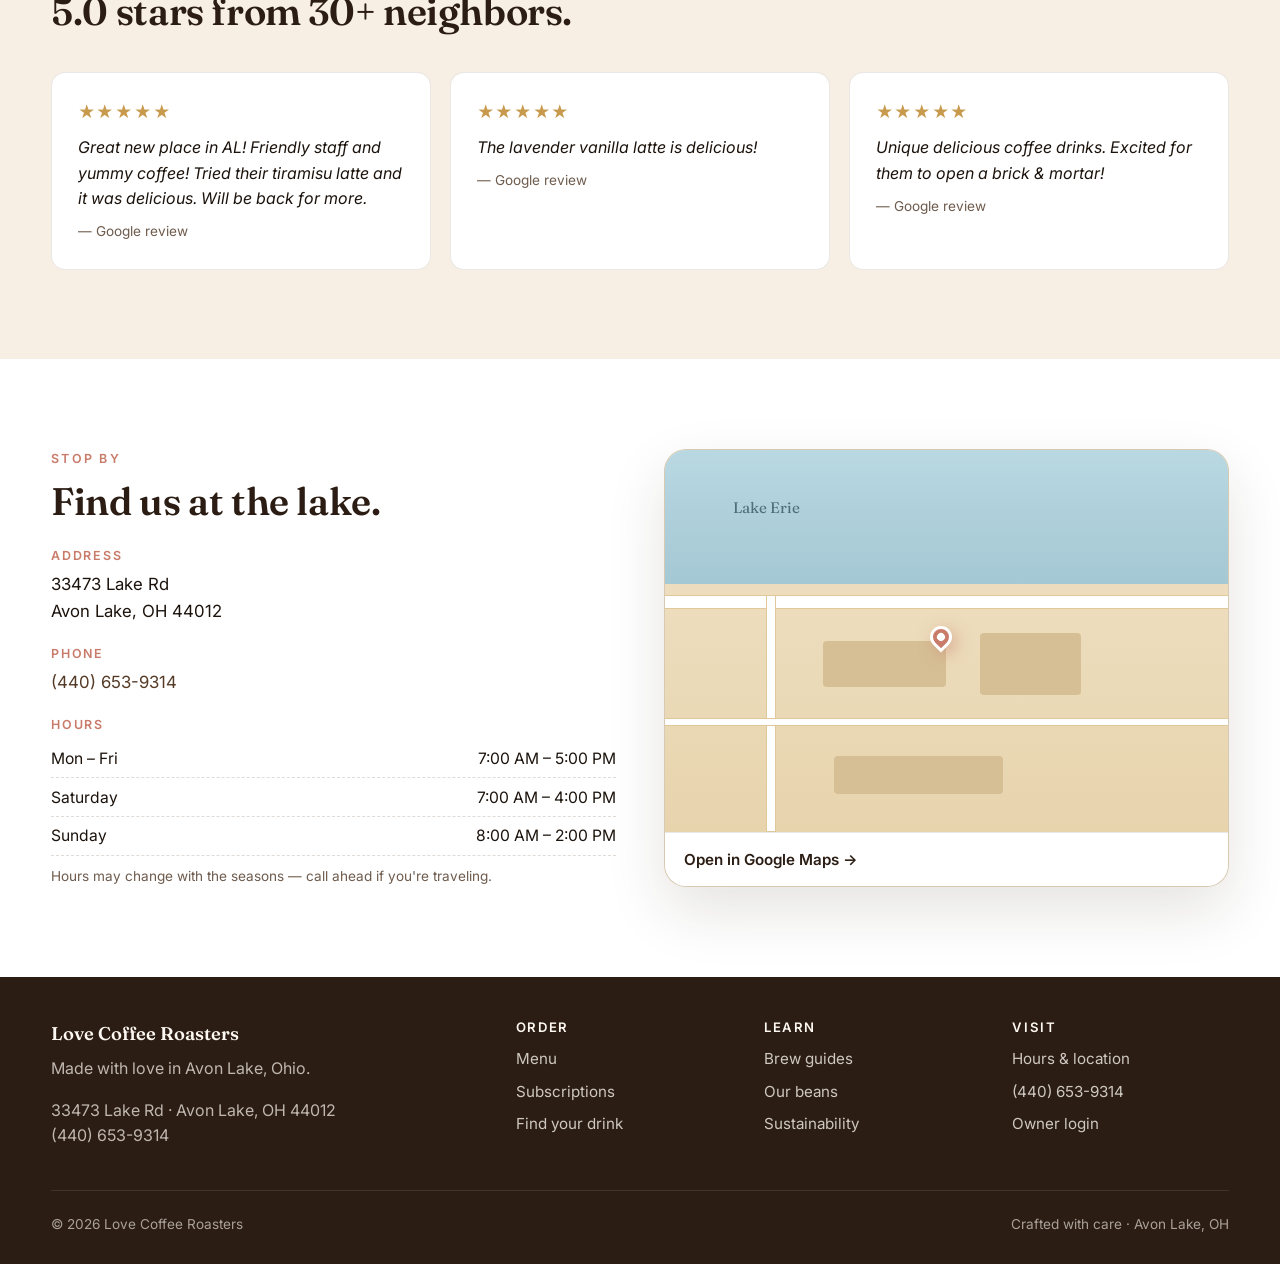
==== commit 0ddd35ef: "Rebuild Love Coffee Roasters site as full coffee-shop platform Multi-page customer site (home, menu," ====
--- a/website/index.html
+++ b/website/index.html
@@ -3,19 +3,20 @@
 <head>
   <meta charset="UTF-8" />
   <meta name="viewport" content="width=device-width, initial-scale=1.0" />
-  <title>Love Coffee Roasters — Avon Lake, OH</title>
-  <meta name="description" content="Love Coffee Roasters in Avon Lake, OH. Hand-crafted lattes, boba, and fresh pastries. 5.0 stars on Google. 33473 Lake Rd." />
+  <title>Love Coffee Roasters — Avon Lake's small-batch coffee &amp; boba café</title>
+  <meta name="description" content="Hand-crafted lattes, single-origin pour-overs, and house-made boba in Avon Lake, OH. 5.0 stars on Google. Order pickup, subscribe, or stop by." />
   <link rel="preconnect" href="https://fonts.googleapis.com" />
   <link rel="preconnect" href="https://fonts.gstatic.com" crossorigin />
-  <link href="https://fonts.googleapis.com/css2?family=Fraunces:opsz,wght@9..144,400;9..144,600;9..144,800&family=Inter:wght@400;500;600&display=swap" rel="stylesheet" />
-  <link rel="stylesheet" href="styles.css" />
+  <link href="https://fonts.googleapis.com/css2?family=Fraunces:opsz,wght@9..144,400;9..144,600;9..144,800&family=Inter:wght@400;500;600;700&display=swap" rel="stylesheet" />
+  <link rel="stylesheet" href="css/styles.css" />
 </head>
 <body>
+  <!-- header -->
   <header class="site-header" id="top">
     <div class="container nav">
-      <a class="brand" href="#top">
+      <a class="brand" href="index.html">
         <span class="brand-mark" aria-hidden="true">
-          <svg viewBox="0 0 32 32" width="28" height="28" fill="none" stroke="currentColor" stroke-width="1.6" stroke-linecap="round" stroke-linejoin="round">
+          <svg viewBox="0 0 32 32" width="22" height="22" fill="none" stroke="currentColor" stroke-width="1.6" stroke-linecap="round" stroke-linejoin="round">
             <path d="M16 27c5-3 9-7 9-12a5 5 0 0 0-9-3 5 5 0 0 0-9 3c0 5 4 9 9 12z"/>
             <path d="M11 12c1 1 1 2 0 3M16 11c1 1 1 2 0 3M21 12c1 1 1 2 0 3"/>
           </svg>
@@ -25,220 +26,191 @@
           <span class="brand-tag">Avon Lake, OH</span>
         </span>
       </a>
-      <button class="nav-toggle" aria-label="Toggle navigation" aria-expanded="false">
-        <span></span><span></span><span></span>
-      </button>
+      <button class="nav-toggle" aria-label="Toggle navigation" aria-expanded="false"><span></span><span></span><span></span></button>
       <nav class="nav-links" aria-label="Primary">
-        <a href="#about">About</a>
-        <a href="#menu">Menu</a>
-        <a href="#reviews">Reviews</a>
-        <a href="#visit">Visit</a>
-        <a class="btn btn-ghost" href="tel:+14406539314">(440) 653-9314</a>
-        <a class="btn btn-primary" href="#order">Order</a>
+        <a href="menu.html">Menu</a>
+        <a href="brew.html">Brew Guides</a>
+        <a href="subscribe.html">Subscribe</a>
+        <a href="quiz.html">Find Your Drink</a>
+        <a href="about.html">About</a>
+        <button class="cart-button" data-open-cart aria-label="Open cart">
+          <svg viewBox="0 0 24 24" fill="none" stroke="currentColor" stroke-width="1.7" stroke-linecap="round" stroke-linejoin="round"><path d="M6 7h13l-1.5 9a2 2 0 0 1-2 1.7H9.5a2 2 0 0 1-2-1.7L6 7Z"/><path d="M9 7a3 3 0 0 1 6 0"/></svg>
+          <span data-cart-count>0</span>
+        </button>
+        <a class="btn btn-primary" href="menu.html">Order</a>
       </nav>
     </div>
   </header>
 
   <main>
+    <!-- hero -->
     <section class="hero">
       <div class="container hero-grid">
         <div class="hero-copy">
-          <p class="eyebrow">Small-batch · Locally roasted</p>
+          <p class="eyebrow">Small-batch · Locally roasted · Avon Lake</p>
           <h1>Coffee made with <span class="accent">love</span>, sip after sip.</h1>
           <p class="lede">
-            A neighborhood roastery and boba café in Avon Lake pouring lavender vanilla
-            lattes, tiramisu lattes, and fresh-baked pastries — alongside a friendly hello.
+            A neighborhood roastery and boba café pouring lavender vanilla lattes,
+            tiramisu lattes, brown sugar boba, and fresh-baked pastries — alongside
+            a friendly hello.
           </p>
           <div class="hero-cta">
-            <a class="btn btn-primary" href="#order">Order pickup or delivery</a>
-            <a class="btn btn-outline" href="#menu">See the menu</a>
+            <a class="btn btn-primary" href="menu.html">Order pickup</a>
+            <a class="btn btn-outline" href="quiz.html">Find your drink</a>
           </div>
           <ul class="hero-stats" aria-label="At a glance">
             <li><strong>5.0</strong><span>Google rating</span></li>
             <li><strong>30+</strong><span>5-star reviews</span></li>
             <li><strong>$1–10</strong><span>per person</span></li>
           </ul>
+          <p style="margin-top:1.6rem">
+            <span class="pour-counter"><span class="dot"></span><span id="pour-count">12,431</span> cups poured this season</span>
+          </p>
         </div>
         <div class="hero-visual" aria-hidden="true">
           <div class="cup">
-            <div class="cup-body">
-              <div class="cup-foam"></div>
-              <div class="cup-art"></div>
-            </div>
+            <div class="cup-body"><div class="cup-foam"></div><div class="cup-art"></div></div>
             <div class="cup-handle"></div>
             <div class="cup-saucer"></div>
-            <div class="steam s1"></div>
-            <div class="steam s2"></div>
-            <div class="steam s3"></div>
-          </div>
-        </div>
-      </div>
-    </section>
-
-    <section id="about" class="section about">
-      <div class="container about-grid">
-        <div>
-          <p class="eyebrow">Our story</p>
-          <h2>From a love of coffee to a love of community.</h2>
-          <p>
-            Love Coffee Roasters started with a simple idea: the best mornings begin with
-            a cup made by someone who actually cares. We roast in small batches, pull every
-            shot to order, and shake our boba fresh — no shortcuts, no syrupy sweeteners.
-          </p>
-          <p>
-            Stop in for a quiet study session, a quick takeaway on your way to the lake, or
-            an outdoor seat in the sun with a friend. We're so glad you're here.
-          </p>
-        </div>
-        <ul class="value-cards" aria-label="What we're about">
-          <li>
-            <h3>Small-batch roast</h3>
-            <p>Beans roasted in tiny lots so every bag tastes the way it should — bright, balanced, fresh.</p>
-          </li>
-          <li>
-            <h3>Made to order</h3>
-            <p>Espresso pulled, milk steamed, and boba shaken when you order it. Never sitting around.</p>
-          </li>
-          <li>
-            <h3>Friendly &amp; fast</h3>
-            <p>Reviewers keep telling us the same thing: warm staff, quick service, clean space.</p>
-          </li>
-          <li>
-            <h3>Outdoor seating</h3>
-            <p>Sip outside when the weather's right — Lake Erie is just down the road.</p>
-          </li>
-        </ul>
-      </div>
-    </section>
-
-    <section id="menu" class="section menu">
+            <div class="steam s1"></div><div class="steam s2"></div><div class="steam s3"></div>
+          </div>
+        </div>
+      </div>
+    </section>
+
+    <!-- featured drinks -->
+    <section class="section section-milk">
       <div class="container">
         <div class="section-head">
-          <p class="eyebrow">Signature drinks &amp; bakes</p>
-          <h2>What people keep coming back for.</h2>
-          <p class="section-sub">A peek at the favorites. The full menu lives behind the counter — and changes with what's in season.</p>
-        </div>
-        <div class="menu-grid">
-          <article class="menu-card featured">
-            <span class="badge">Customer favorite</span>
-            <h3>Lavender Vanilla Latte</h3>
-            <p>House-made lavender syrup, Madagascar vanilla, and a velvety double shot. Floral, smooth, and just sweet enough.</p>
-            <span class="price">$6</span>
-          </article>
-          <article class="menu-card">
-            <h3>Tiramisu Latte</h3>
-            <p>Espresso, mascarpone-style cream, and a dust of cocoa. Dessert in a cup.</p>
-            <span class="price">$6.5</span>
-          </article>
-          <article class="menu-card">
-            <h3>Brown Sugar Boba Milk</h3>
-            <p>Slow-cooked tapioca pearls and caramelized brown sugar with creamy whole milk.</p>
-            <span class="price">$6</span>
-          </article>
-          <article class="menu-card">
-            <h3>Classic Cappuccino</h3>
-            <p>Equal parts espresso, steamed milk, and microfoam. A daily ritual done right.</p>
-            <span class="price">$4.5</span>
-          </article>
-          <article class="menu-card">
-            <h3>Chocolate Croissant</h3>
-            <p>Buttery, flaky layers wrapped around a ribbon of dark chocolate. Baked fresh.</p>
-            <span class="price">$4</span>
-          </article>
-          <article class="menu-card">
-            <h3>Seasonal Scone</h3>
-            <p>Tender, crumbly, and rotating with the season. Ask what's in today.</p>
-            <span class="price">$3.5</span>
-          </article>
-        </div>
-        <p class="menu-note">Prices may vary. Dairy alternatives available — just ask.</p>
-      </div>
-    </section>
-
-    <section id="reviews" class="section reviews">
+          <p class="eyebrow">House favorites</p>
+          <h2>The drinks people drive across town for.</h2>
+          <p class="section-sub">Built from single-origin beans we roast in tiny lots, plus syrups we make in-house.</p>
+        </div>
+        <div class="menu-grid" id="featured-grid"><!-- populated by featured.js --></div>
+        <p style="text-align:center; margin-top:2rem;">
+          <a class="btn btn-outline" href="menu.html">See the full menu →</a>
+        </p>
+      </div>
+    </section>
+
+    <!-- about / values -->
+    <section class="section section-cream">
+      <div class="container about-grid">
+        <div>
+          <p class="eyebrow">Why love</p>
+          <h2>From a love of coffee to a love of community.</h2>
+          <p>Love Coffee Roasters started with a simple idea: the best mornings begin
+            with a cup made by someone who actually cares. We roast in small batches,
+            pull every shot to order, and shake our boba fresh — no shortcuts, no
+            syrupy sweeteners.</p>
+          <p>Stop in for a quiet study session, a quick takeaway on your way to the
+            lake, or an outdoor seat in the sun with a friend. We're so glad you're here.</p>
+          <a class="btn btn-outline" href="about.html">Read our story</a>
+        </div>
+        <ul class="value-cards" aria-label="What we're about">
+          <li><h3>Small-batch roast</h3><p>Beans roasted in tiny lots so every bag tastes the way it should — bright, balanced, fresh.</p></li>
+          <li><h3>Made to order</h3><p>Espresso pulled, milk steamed, and boba shaken when you order it. Never sitting around.</p></li>
+          <li><h3>Direct trade</h3><p>We know the farms our beans come from. We pay fair, source seasonally, and tell you the story.</p></li>
+          <li><h3>Friendly &amp; fast</h3><p>Reviewers keep telling us the same thing: warm staff, quick service, clean space.</p></li>
+        </ul>
+      </div>
+    </section>
+
+    <!-- find your drink CTA -->
+    <section class="section section-dark">
+      <div class="container cta-strip">
+        <div>
+          <p class="eyebrow">Not sure what to order?</p>
+          <h2>Take the 6-question quiz, find your drink.</h2>
+          <p>From bold &amp; bracing to floral &amp; mellow — we'll match you in under a minute.</p>
+        </div>
+        <div class="cta-actions">
+          <a class="btn btn-primary" href="quiz.html">Start the quiz</a>
+          <a class="btn btn-outline" href="brew.html">Or learn to brew at home</a>
+        </div>
+      </div>
+    </section>
+
+    <!-- subscribe / retail -->
+    <section class="section section-milk">
+      <div class="container about-grid">
+        <div>
+          <p class="eyebrow">Take us home</p>
+          <h2>Beans on your counter every two weeks.</h2>
+          <p>Our subscription delivers a 12oz bag of freshly roasted beans straight to
+            your door. Pause, swap, or cancel anytime.</p>
+          <ul class="value-cards" style="grid-template-columns:1fr;">
+            <li><h3>Roasted Tuesday, mailed Wednesday</h3><p>Beans land within 5 days of roast — rare for coffee in the mail.</p></li>
+            <li><h3>Built-in variety</h3><p>Tell us your taste; we rotate origins so it's never boring.</p></li>
+          </ul>
+          <a class="btn btn-primary" href="subscribe.html" style="margin-top:1.2rem;">Pick a plan</a>
+        </div>
+        <div class="card featured" style="display:flex; align-items:center; justify-content:center; min-height:340px; text-align:center;">
+          <div>
+            <span class="badge" style="background:var(--blush);">Bean of the month</span>
+            <h2 style="color:var(--cream); margin-top:1rem; font-size:2rem;">Yirgacheffe, Ethiopia</h2>
+            <p style="color:rgba(253,248,241,0.85);">Lemon zest, jasmine, honeyed finish. A washed natural that tastes like a sunny morning.</p>
+            <a class="btn btn-primary" href="subscribe.html">Try this roast</a>
+          </div>
+        </div>
+      </div>
+    </section>
+
+    <!-- reviews -->
+    <section class="section section-cream">
       <div class="container">
         <div class="section-head">
           <p class="eyebrow">Loved on Google</p>
           <h2>5.0 stars from 30+ neighbors.</h2>
         </div>
-        <div class="review-grid">
+        <div class="card-grid">
           <figure class="review-card">
-            <div class="stars" aria-label="5 out of 5 stars">★★★★★</div>
-            <blockquote>
-              Great new place in AL! Friendly staff and yummy coffee! Tried their tiramisu
-              latte and it was delicious. Will be back for more.
-            </blockquote>
+            <div class="stars" aria-label="5 out of 5">★★★★★</div>
+            <blockquote>Great new place in AL! Friendly staff and yummy coffee! Tried their tiramisu latte and it was delicious. Will be back for more.</blockquote>
             <figcaption>— Google review</figcaption>
           </figure>
           <figure class="review-card">
-            <div class="stars" aria-label="5 out of 5 stars">★★★★★</div>
+            <div class="stars" aria-label="5 out of 5">★★★★★</div>
             <blockquote>The lavender vanilla latte is delicious!</blockquote>
             <figcaption>— Google review</figcaption>
           </figure>
           <figure class="review-card">
-            <div class="stars" aria-label="5 out of 5 stars">★★★★★</div>
-            <blockquote>
-              Unique delicious coffee drinks. Excited for them to open a brick &amp; mortar!
-            </blockquote>
+            <div class="stars" aria-label="5 out of 5">★★★★★</div>
+            <blockquote>Unique delicious coffee drinks. Excited for them to open a brick &amp; mortar!</blockquote>
             <figcaption>— Google review</figcaption>
           </figure>
         </div>
       </div>
     </section>
 
-    <section id="order" class="section order-cta">
-      <div class="container order-inner">
-        <div>
-          <p class="eyebrow">Skip the line</p>
-          <h2>Order pickup or delivery.</h2>
-          <p>Get your usual ready before you arrive, or have it dropped at your door.</p>
-        </div>
-        <div class="order-actions">
-          <a class="btn btn-primary" href="tel:+14406539314">Call (440) 653-9314</a>
-          <a class="btn btn-outline" href="https://www.google.com/maps/dir/?api=1&destination=33473+Lake+Rd+Avon+Lake+OH+44012" target="_blank" rel="noopener">Get directions</a>
-        </div>
-      </div>
-    </section>
-
-    <section id="visit" class="section visit">
+    <!-- visit -->
+    <section class="section section-milk" id="visit">
       <div class="container visit-grid">
         <div>
-          <p class="eyebrow">Find us</p>
-          <h2>Stop by, say hi.</h2>
+          <p class="eyebrow">Stop by</p>
+          <h2>Find us at the lake.</h2>
           <dl class="visit-list">
-            <div>
-              <dt>Address</dt>
-              <dd>
-                33473 Lake Rd<br />
-                Avon Lake, OH 44012
-              </dd>
-            </div>
-            <div>
-              <dt>Phone</dt>
-              <dd><a href="tel:+14406539314">(440) 653-9314</a></dd>
-            </div>
-            <div>
-              <dt>Hours</dt>
-              <dd>
-                <span class="hours-row"><span>Mon – Fri</span><span>7:00 AM – 5:00 PM</span></span>
-                <span class="hours-row"><span>Saturday</span><span>7:00 AM – 4:00 PM</span></span>
-                <span class="hours-row"><span>Sunday</span><span>8:00 AM – 2:00 PM</span></span>
-                <span class="hours-note">Hours may change with the seasons — call ahead if you're traveling.</span>
-              </dd>
-            </div>
+            <div><dt>Address</dt><dd>33473 Lake Rd<br>Avon Lake, OH 44012</dd></div>
+            <div><dt>Phone</dt><dd><a href="tel:+14406539314">(440) 653-9314</a></dd></div>
+            <div><dt>Hours</dt><dd>
+              <span class="hours-row"><span>Mon – Fri</span><span>7:00 AM – 5:00 PM</span></span>
+              <span class="hours-row"><span>Saturday</span><span>7:00 AM – 4:00 PM</span></span>
+              <span class="hours-row"><span>Sunday</span><span>8:00 AM – 2:00 PM</span></span>
+              <span class="hours-note">Hours may change with the seasons — call ahead if you're traveling.</span>
+            </dd></div>
           </dl>
         </div>
         <a class="map-card" href="https://www.google.com/maps/search/?api=1&query=33473+Lake+Rd+Avon+Lake+OH+44012" target="_blank" rel="noopener" aria-label="Open in Google Maps">
           <div class="map-art" aria-hidden="true">
-            <div class="map-pin"></div>
+            <div class="map-water"></div>
+            <span class="map-label-water">Lake Erie</span>
             <div class="map-road r1"></div>
             <div class="map-road r2"></div>
             <div class="map-road r3"></div>
             <div class="map-block b1"></div>
             <div class="map-block b2"></div>
             <div class="map-block b3"></div>
-            <div class="map-water"></div>
-            <span class="map-label-water">Lake Erie</span>
+            <div class="map-pin"></div>
           </div>
           <span class="map-card-foot">Open in Google Maps →</span>
         </a>
@@ -246,22 +218,72 @@
     </section>
   </main>
 
+  <!-- footer -->
   <footer class="site-footer">
-    <div class="container footer-grid">
-      <div>
-        <span class="brand-name">Love Coffee Roasters</span>
-        <p class="footer-tag">Made with love in Avon Lake, Ohio.</p>
-      </div>
-      <nav aria-label="Footer">
-        <a href="#about">About</a>
-        <a href="#menu">Menu</a>
-        <a href="#reviews">Reviews</a>
-        <a href="#visit">Visit</a>
-      </nav>
-      <p class="copyright">© <span id="year">2026</span> Love Coffee Roasters</p>
+    <div class="container">
+      <div class="footer-grid">
+        <div>
+          <span class="brand-name" style="color:var(--cream); font-size:1.15rem;">Love Coffee Roasters</span>
+          <p style="color:rgba(253,248,241,0.7); margin-top:0.5rem;">Made with love in Avon Lake, Ohio.</p>
+          <p style="color:rgba(253,248,241,0.7);">33473 Lake Rd · Avon Lake, OH 44012<br>(440) 653-9314</p>
+        </div>
+        <div><h4>Order</h4><a href="menu.html">Menu</a><a href="subscribe.html">Subscriptions</a><a href="quiz.html">Find your drink</a></div>
+        <div><h4>Learn</h4><a href="brew.html">Brew guides</a><a href="about.html#beans">Our beans</a><a href="about.html#sustain">Sustainability</a></div>
+        <div><h4>Visit</h4><a href="about.html#visit">Hours &amp; location</a><a href="tel:+14406539314">(440) 653-9314</a><a href="admin.html">Owner login</a></div>
+      </div>
+      <div class="footer-bottom">
+        <span>© <span id="year">2026</span> Love Coffee Roasters</span>
+        <span>Crafted with care · Avon Lake, OH</span>
+      </div>
     </div>
   </footer>
 
-  <script src="script.js" defer></script>
+  <!-- cart drawer -->
+  <aside id="cart-drawer" class="drawer" aria-label="Shopping cart" role="dialog">
+    <div class="drawer-backdrop" data-close-cart></div>
+    <div class="drawer-panel">
+      <header class="drawer-head">
+        <h2>Your cart</h2>
+        <button class="drawer-close" data-close-cart aria-label="Close cart">×</button>
+      </header>
+      <div class="drawer-body" data-cart-list></div>
+      <footer class="drawer-foot" data-cart-totals></footer>
+    </div>
+  </aside>
+
+  <script src="js/data.js"></script>
+  <script src="js/store.js"></script>
+  <script src="js/ui.js"></script>
+  <script>
+    // Render featured cards on home page
+    document.addEventListener("DOMContentLoaded", function () {
+      const grid = document.getElementById("featured-grid");
+      if (!grid) return;
+      const featured = Store.getMenu().filter((m) => m.featured);
+      grid.innerHTML = featured.map((m, i) => `
+        <article class="menu-item ${i === 0 ? "featured" : ""}">
+          ${i === 0 ? '<span class="badge">Customer favorite</span>' : ""}
+          <h3>${m.name}</h3>
+          <p>${m.tagline}</p>
+          <div class="flavor-tags">${m.flavor.map((f) => `<span>${f}</span>`).join("")}</div>
+          <div class="row">
+            <span class="price">${Store.fmtUSD(m.price)}</span>
+            <a class="btn ${i === 0 ? "btn-outline" : "btn-primary"} btn-sm" href="menu.html#${m.id}">Add to order</a>
+          </div>
+        </article>`).join("");
+
+      // Animate the pour counter (cosmetic; tickles up over time)
+      const counter = document.getElementById("pour-count");
+      if (counter) {
+        let n = parseInt(counter.textContent.replace(/,/g, ""), 10) || 12431;
+        setInterval(() => {
+          if (Math.random() < 0.55) {
+            n += 1;
+            counter.textContent = n.toLocaleString();
+          }
+        }, 5000);
+      }
+    });
+  </script>
 </body>
 </html>
--- a/website/css/styles.css
+++ b/website/css/styles.css
@@ -0,0 +1,548 @@
+/* ============================================================
+   Love Coffee Roasters — main stylesheet
+   ============================================================ */
+
+:root {
+  --espresso: #2b1d14;
+  --espresso-2: #3d281a;
+  --coffee: #553a26;
+  --crema: #f7efe4;
+  --cream: #fdf8f1;
+  --milk: #ffffff;
+  --blush: #e8b4a4;
+  --rose: #c97b6a;
+  --rose-deep: #a85a4a;
+  --gold: #c89a4d;
+  --leaf: #6e8b5a;
+  --ink: #1c130c;
+  --muted: #6e5b4d;
+  --line: rgba(85, 58, 38, 0.12);
+  --shadow-sm: 0 6px 18px rgba(43, 29, 20, 0.08);
+  --shadow: 0 24px 60px rgba(43, 29, 20, 0.12);
+  --radius-lg: 22px;
+  --radius-md: 14px;
+  --radius-sm: 8px;
+}
+
+* { box-sizing: border-box; }
+html { scroll-behavior: smooth; }
+body {
+  margin: 0;
+  font-family: 'Inter', system-ui, -apple-system, Segoe UI, Roboto, sans-serif;
+  color: var(--ink);
+  background: var(--cream);
+  line-height: 1.6;
+  -webkit-font-smoothing: antialiased;
+}
+body.no-scroll { overflow: hidden; }
+img { max-width: 100%; display: block; }
+button { font: inherit; }
+
+.container { width: min(1180px, 92vw); margin: 0 auto; }
+
+h1, h2, h3, h4 {
+  font-family: 'Fraunces', Georgia, serif;
+  color: var(--espresso);
+  letter-spacing: -0.01em;
+  margin: 0 0 0.6em;
+  font-weight: 600;
+}
+h1 { font-size: clamp(2.4rem, 5vw, 3.9rem); line-height: 1.05; font-weight: 800; }
+h2 { font-size: clamp(1.7rem, 3.4vw, 2.4rem); line-height: 1.15; }
+h3 { font-size: 1.15rem; line-height: 1.3; }
+h4 { font-size: 1rem; line-height: 1.3; }
+p { margin: 0 0 1em; }
+a { color: var(--coffee); text-decoration: none; }
+a:hover { color: var(--rose); }
+
+.eyebrow {
+  text-transform: uppercase; letter-spacing: 0.18em; font-size: 0.78rem;
+  font-weight: 600; color: var(--rose); margin: 0 0 0.8em;
+}
+.accent { color: var(--rose); font-style: italic; font-weight: 600; }
+.muted { color: var(--muted); }
+
+/* ============ Header ============ */
+.site-header {
+  position: sticky; top: 0; z-index: 50;
+  background: rgba(253, 248, 241, 0.85);
+  backdrop-filter: saturate(180%) blur(10px);
+  border-bottom: 1px solid var(--line);
+}
+.nav {
+  display: flex; align-items: center; justify-content: space-between;
+  gap: 1rem; padding: 0.85rem 0; position: relative;
+}
+.brand { display: inline-flex; align-items: center; gap: 0.7rem; color: var(--espresso); }
+.brand:hover { color: var(--espresso); }
+.brand-mark {
+  width: 40px; height: 40px; display: grid; place-items: center;
+  border-radius: 50%; background: var(--espresso); color: var(--blush);
+}
+.brand-text { display: flex; flex-direction: column; line-height: 1.1; }
+.brand-name { font-family: 'Fraunces', Georgia, serif; font-weight: 600; font-size: 1.05rem; }
+.brand-tag { font-size: 0.72rem; color: var(--muted); letter-spacing: 0.08em; text-transform: uppercase; }
+.nav-links { display: flex; align-items: center; gap: 1.3rem; }
+.nav-links > a:not(.btn) { font-weight: 500; color: var(--espresso); font-size: 0.95rem; }
+.nav-links > a:not(.btn):hover { color: var(--rose); }
+.nav-links > a.active { color: var(--rose); }
+
+.cart-button {
+  position: relative; background: transparent; border: 0; cursor: pointer;
+  display: inline-flex; align-items: center; gap: 0.4rem; color: var(--espresso);
+  font-weight: 500; padding: 0.5rem 0.6rem; border-radius: 999px;
+}
+.cart-button:hover { background: rgba(85, 58, 38, 0.06); }
+.cart-button svg { width: 22px; height: 22px; }
+[data-cart-count] {
+  position: absolute; top: -4px; right: -4px;
+  background: var(--rose); color: var(--milk); font-size: 0.7rem; font-weight: 700;
+  width: 18px; height: 18px; border-radius: 50%; display: none;
+  place-items: center; line-height: 1;
+}
+
+.nav-toggle { display: none; border: 0; background: transparent; width: 40px; height: 40px; cursor: pointer; padding: 8px; }
+.nav-toggle span { display: block; height: 2px; background: var(--espresso); margin: 5px 0; border-radius: 2px; transition: transform 0.2s ease, opacity 0.2s ease; }
+.nav-toggle[aria-expanded="true"] span:nth-child(1) { transform: translateY(7px) rotate(45deg); }
+.nav-toggle[aria-expanded="true"] span:nth-child(2) { opacity: 0; }
+.nav-toggle[aria-expanded="true"] span:nth-child(3) { transform: translateY(-7px) rotate(-45deg); }
+
+/* ============ Buttons ============ */
+.btn {
+  display: inline-flex; align-items: center; justify-content: center; gap: 0.5rem;
+  padding: 0.75rem 1.25rem; border-radius: 999px; font-weight: 600; font-size: 0.95rem;
+  border: 1.5px solid transparent; cursor: pointer;
+  transition: transform 0.15s ease, background 0.2s ease, color 0.2s ease, border-color 0.2s ease;
+  white-space: nowrap;
+}
+.btn:hover { transform: translateY(-1px); }
+.btn-primary { background: var(--espresso); color: var(--cream); }
+.btn-primary:hover { background: var(--rose); color: var(--milk); }
+.btn-outline { background: transparent; color: var(--espresso); border-color: var(--espresso); }
+.btn-outline:hover { background: var(--espresso); color: var(--cream); }
+.btn-ghost { background: transparent; color: var(--coffee); padding: 0.5rem 0.75rem; }
+.btn-block { display: flex; width: 100%; }
+.btn-sm { padding: 0.5rem 0.85rem; font-size: 0.85rem; }
+
+/* ============ Hero ============ */
+.hero {
+  padding: clamp(3rem, 8vw, 6rem) 0 clamp(3rem, 6vw, 5rem);
+  background:
+    radial-gradient(circle at 85% -10%, rgba(232, 180, 164, 0.45), transparent 55%),
+    radial-gradient(circle at 0% 110%, rgba(200, 154, 77, 0.18), transparent 50%),
+    var(--cream);
+  overflow: hidden;
+}
+.hero-grid { display: grid; grid-template-columns: 1.15fr 1fr; gap: clamp(1.5rem, 4vw, 4rem); align-items: center; }
+.lede { font-size: 1.1rem; color: var(--muted); max-width: 52ch; }
+.hero-cta { display: flex; flex-wrap: wrap; gap: 0.75rem; margin: 1.6rem 0 2rem; }
+.hero-stats {
+  list-style: none; padding: 0; margin: 0; display: flex; gap: 2.4rem;
+  border-top: 1px solid var(--line); padding-top: 1.4rem;
+}
+.hero-stats li { display: flex; flex-direction: column; }
+.hero-stats strong { font-family: 'Fraunces', Georgia, serif; font-size: 1.7rem; color: var(--espresso); }
+.hero-stats span { font-size: 0.82rem; color: var(--muted); text-transform: uppercase; letter-spacing: 0.1em; }
+
+/* CSS coffee cup (hero illustration) */
+.hero-visual { display: grid; place-items: center; position: relative; }
+.cup { position: relative; width: min(340px, 80%); aspect-ratio: 1 / 1.05; filter: drop-shadow(0 30px 40px rgba(43, 29, 20, 0.25)); }
+.cup-body {
+  position: absolute; inset: 18% 12% 12% 12%;
+  background: linear-gradient(180deg, #fff 0%, #f3e9da 100%);
+  border-radius: 16px 16px 90px 90px / 16px 16px 60px 60px;
+  overflow: hidden; border: 2px solid #e7d8c3;
+}
+.cup-foam {
+  position: absolute; top: 0; left: 0; right: 0; height: 28%;
+  background:
+    radial-gradient(circle at 20% 50%, #fff 18%, transparent 19%),
+    radial-gradient(circle at 50% 30%, #fff 22%, transparent 23%),
+    radial-gradient(circle at 80% 55%, #fff 18%, transparent 19%),
+    linear-gradient(180deg, #fff5e2, #efdcc1);
+}
+.cup-art {
+  position: absolute; top: 22%; left: 50%; transform: translateX(-50%);
+  width: 60%; height: 60%;
+  background:
+    radial-gradient(ellipse at 50% 35%, #6b4226 38%, transparent 39%),
+    radial-gradient(ellipse at 50% 65%, #6b4226 28%, transparent 29%);
+  border-radius: 50%; opacity: 0.85;
+}
+.cup-handle {
+  position: absolute; right: 4%; top: 32%; width: 22%; height: 36%;
+  border: 8px solid #e7d8c3; border-left: 0;
+  border-radius: 0 60% 60% 0 / 0 50% 50% 0;
+}
+.cup-saucer {
+  position: absolute; bottom: 4%; left: 6%; right: 6%; height: 7%;
+  background: linear-gradient(180deg, #efdcc1, #d8c0a0);
+  border-radius: 50%; box-shadow: inset 0 -3px 0 #c1a786;
+}
+.steam {
+  position: absolute; top: 4%; width: 8px; height: 60px; border-radius: 999px;
+  background: linear-gradient(180deg, rgba(255,255,255,0.0), rgba(255,255,255,0.85), rgba(255,255,255,0.0));
+  filter: blur(2px); opacity: 0.85; animation: rise 3.5s ease-in-out infinite;
+}
+.steam.s1 { left: 32%; animation-delay: 0s; }
+.steam.s2 { left: 48%; animation-delay: 0.7s; height: 80px; }
+.steam.s3 { left: 64%; animation-delay: 1.3s; }
+@keyframes rise {
+  0% { transform: translateY(10px) scale(1); opacity: 0; }
+  30% { opacity: 0.9; }
+  100% { transform: translateY(-30px) scale(1.1); opacity: 0; }
+}
+
+/* ============ Sections ============ */
+.section { padding: clamp(3.5rem, 7vw, 6rem) 0; }
+.section-head { max-width: 720px; margin-bottom: 2.4rem; }
+.section-sub { color: var(--muted); font-size: 1.05rem; }
+.section-cream { background: var(--crema); }
+.section-dark { background: var(--espresso); color: var(--cream); }
+.section-dark h2 { color: var(--cream); }
+.section-dark .eyebrow { color: var(--blush); }
+.section-dark p { color: rgba(253, 248, 241, 0.82); }
+.section-milk { background: var(--milk); }
+
+/* ============ Cards (generic) ============ */
+.card-grid { display: grid; grid-template-columns: repeat(3, 1fr); gap: 1.2rem; }
+.card-grid.cols-2 { grid-template-columns: repeat(2, 1fr); }
+.card-grid.cols-4 { grid-template-columns: repeat(4, 1fr); }
+.card {
+  background: var(--milk); padding: 1.6rem; border-radius: var(--radius-md);
+  border: 1px solid var(--line);
+  transition: transform 0.2s ease, box-shadow 0.2s ease;
+  display: flex; flex-direction: column; gap: 0.4rem;
+}
+.card:hover { transform: translateY(-3px); box-shadow: var(--shadow); }
+.card p { color: var(--muted); margin: 0; font-size: 0.95rem; flex: 1; }
+.card .price { margin-top: 0.8rem; font-family: 'Fraunces', Georgia, serif; font-size: 1.2rem; color: var(--rose); }
+.card.featured { background: linear-gradient(160deg, var(--espresso), var(--espresso-2)); color: var(--cream); border-color: transparent; }
+.card.featured h3 { color: var(--cream); }
+.card.featured p { color: rgba(253, 248, 241, 0.85); }
+.card.featured .price { color: var(--blush); }
+.badge {
+  display: inline-block; background: var(--blush); color: var(--espresso);
+  font-size: 0.7rem; letter-spacing: 0.1em; text-transform: uppercase;
+  font-weight: 600; padding: 0.3rem 0.6rem; border-radius: 999px; align-self: flex-start;
+}
+
+/* ============ Reviews ============ */
+.review-card { background: var(--milk); padding: 1.6rem; border-radius: var(--radius-md); border: 1px solid var(--line); margin: 0; }
+.review-card blockquote { margin: 0.6rem 0; font-size: 1rem; font-style: italic; color: var(--ink); }
+.review-card figcaption { font-size: 0.85rem; color: var(--muted); }
+.stars { color: var(--gold); letter-spacing: 0.1em; font-size: 1.05rem; }
+
+/* ============ About / value cards ============ */
+.about-grid { display: grid; grid-template-columns: 1fr 1fr; gap: clamp(1.5rem, 4vw, 3.5rem); align-items: start; }
+.value-cards { list-style: none; padding: 0; margin: 0; display: grid; grid-template-columns: 1fr 1fr; gap: 1rem; }
+.value-cards li { background: var(--milk); padding: 1.4rem; border-radius: var(--radius-md); border: 1px solid var(--line); transition: transform 0.2s ease, box-shadow 0.2s ease; }
+.value-cards li:hover { transform: translateY(-2px); box-shadow: var(--shadow); }
+.value-cards p { color: var(--muted); margin: 0; font-size: 0.95rem; }
+
+/* ============ Order / CTA strips ============ */
+.cta-strip { display: flex; flex-wrap: wrap; gap: 2rem; align-items: center; justify-content: space-between; }
+.cta-actions { display: flex; gap: 0.75rem; flex-wrap: wrap; }
+.section-dark .btn-outline { color: var(--cream); border-color: var(--cream); }
+.section-dark .btn-outline:hover { background: var(--cream); color: var(--espresso); }
+.section-dark .btn-primary { background: var(--blush); color: var(--espresso); }
+.section-dark .btn-primary:hover { background: var(--cream); }
+
+/* ============ Visit ============ */
+.visit-grid { display: grid; grid-template-columns: 1fr 1fr; gap: clamp(1.5rem, 4vw, 3rem); align-items: stretch; }
+.visit-list { margin: 0; display: grid; gap: 1.2rem; }
+.visit-list dt { font-size: 0.78rem; text-transform: uppercase; letter-spacing: 0.14em; color: var(--rose); font-weight: 600; margin-bottom: 0.3rem; }
+.visit-list dd { margin: 0; font-size: 1.05rem; color: var(--ink); }
+.hours-row { display: flex; justify-content: space-between; border-bottom: 1px dashed rgba(85,58,38,0.18); padding: 0.4rem 0; font-size: 0.98rem; }
+.hours-note { display: block; margin-top: 0.6rem; font-size: 0.85rem; color: var(--muted); }
+.map-card {
+  position: relative; display: flex; flex-direction: column;
+  border-radius: var(--radius-lg); overflow: hidden; border: 1px solid var(--line);
+  box-shadow: var(--shadow); background: #eaddc6;
+  text-decoration: none; color: var(--espresso); min-height: 320px;
+}
+.map-art { position: relative; flex: 1; background: linear-gradient(180deg, #f1e3c8 0%, #e7d4ad 100%); overflow: hidden; }
+.map-water { position: absolute; inset: 0 0 65% 0; background: linear-gradient(180deg, #b9d8e2 0%, #a4c8d4 100%); }
+.map-label-water { position: absolute; top: 12%; left: 12%; font-family: 'Fraunces', Georgia, serif; color: #4f6f7a; font-size: 0.95rem; }
+.map-road { position: absolute; background: #fff; border-top: 1px solid #e0c89a; border-bottom: 1px solid #e0c89a; }
+.map-road.r1 { left: 0; right: 0; top: 38%; height: 14px; }
+.map-road.r2 { left: 18%; top: 38%; bottom: 0; width: 10px; background: #fff; border: 1px solid #e0c89a; }
+.map-road.r3 { left: 0; right: 0; top: 70%; height: 8px; }
+.map-block { position: absolute; background: #d6bf95; border-radius: 4px; }
+.map-block.b1 { left: 28%; top: 50%; width: 22%; height: 12%; }
+.map-block.b2 { left: 56%; top: 48%; width: 18%; height: 16%; }
+.map-block.b3 { left: 30%; top: 80%; width: 30%; height: 10%; }
+.map-pin {
+  position: absolute; left: 47%; top: 46%; width: 22px; height: 22px;
+  background: var(--rose); border: 3px solid var(--milk);
+  border-radius: 50% 50% 50% 0; transform: rotate(-45deg);
+  box-shadow: 0 6px 16px rgba(201, 123, 106, 0.5);
+}
+.map-pin::after { content: ''; position: absolute; inset: 4px; background: var(--milk); border-radius: 50%; }
+.map-card-foot { background: var(--milk); padding: 0.9rem 1.2rem; font-weight: 600; font-size: 0.95rem; border-top: 1px solid var(--line); }
+.map-card:hover .map-card-foot { color: var(--rose); }
+
+/* ============ Footer ============ */
+.site-footer { background: var(--espresso); color: rgba(253, 248, 241, 0.82); padding: 2.6rem 0 1.8rem; }
+.footer-grid { display: grid; grid-template-columns: 2fr 1fr 1fr 1fr; gap: 2rem; padding-bottom: 1.6rem; border-bottom: 1px solid rgba(253,248,241,0.1); }
+.footer-grid h4 { color: var(--cream); font-family: 'Inter', sans-serif; text-transform: uppercase; letter-spacing: 0.12em; font-size: 0.82rem; }
+.footer-grid a { display: block; color: rgba(253,248,241,0.78); padding: 0.25rem 0; font-size: 0.95rem; }
+.footer-grid a:hover { color: var(--blush); }
+.footer-bottom { display: flex; justify-content: space-between; flex-wrap: wrap; gap: 0.5rem; padding-top: 1.4rem; font-size: 0.85rem; color: rgba(253,248,241,0.6); }
+
+/* ============ Cart drawer ============ */
+.drawer { position: fixed; inset: 0; pointer-events: none; z-index: 100; }
+.drawer.open { pointer-events: auto; }
+.drawer .drawer-backdrop { position: absolute; inset: 0; background: rgba(28,19,12,0.45); opacity: 0; transition: opacity 0.2s ease; }
+.drawer.open .drawer-backdrop { opacity: 1; }
+.drawer-panel {
+  position: absolute; top: 0; right: 0; bottom: 0; width: min(420px, 100%);
+  background: var(--cream); display: flex; flex-direction: column;
+  transform: translateX(100%); transition: transform 0.25s ease;
+  box-shadow: -20px 0 60px rgba(43,29,20,0.2);
+}
+.drawer.open .drawer-panel { transform: translateX(0); }
+.drawer-head { display: flex; justify-content: space-between; align-items: center; padding: 1.2rem 1.4rem; border-bottom: 1px solid var(--line); }
+.drawer-head h2 { margin: 0; font-size: 1.3rem; }
+.drawer-close { background: transparent; border: 0; cursor: pointer; font-size: 1.6rem; color: var(--espresso); line-height: 1; }
+.drawer-body { flex: 1; overflow-y: auto; padding: 1rem 1.4rem; }
+.drawer-foot { padding: 1rem 1.4rem 1.4rem; border-top: 1px solid var(--line); background: var(--milk); }
+.cart-line { padding: 0.9rem 0; border-bottom: 1px dashed var(--line); }
+.cart-line header { display: flex; justify-content: space-between; gap: 0.5rem; }
+.cart-mods { color: var(--muted); font-size: 0.85rem; display: block; margin: 0.2rem 0 0.4rem; }
+.cart-line-actions { display: flex; align-items: center; gap: 0.5rem; margin-top: 0.4rem; }
+.qty-btn { width: 28px; height: 28px; border-radius: 50%; border: 1px solid var(--line); background: var(--milk); cursor: pointer; }
+.qty { min-width: 24px; text-align: center; }
+.text-btn { background: transparent; border: 0; color: var(--rose-deep); cursor: pointer; font-size: 0.85rem; margin-left: auto; }
+.cart-empty { text-align: center; padding: 2rem 0; color: var(--muted); }
+.cart-empty .btn { margin-top: 1rem; }
+[data-cart-totals] .row { display: flex; justify-content: space-between; padding: 0.3rem 0; font-size: 0.95rem; }
+[data-cart-totals] .row.total { font-weight: 700; color: var(--espresso); border-top: 1px solid var(--line); margin-top: 0.4rem; padding-top: 0.6rem; font-size: 1.05rem; }
+[data-cart-totals] .btn { margin-top: 0.8rem; }
+
+/* ============ Toast ============ */
+.toast {
+  position: fixed; left: 50%; bottom: 2rem; transform: translateX(-50%) translateY(20px);
+  background: var(--espresso); color: var(--cream); padding: 0.8rem 1.2rem;
+  border-radius: 999px; font-size: 0.9rem; opacity: 0; pointer-events: none;
+  transition: opacity 0.2s ease, transform 0.2s ease; z-index: 200;
+  box-shadow: var(--shadow);
+}
+.toast.show { opacity: 1; transform: translateX(-50%) translateY(0); }
+
+/* ============ Page header (sub-pages) ============ */
+.page-head {
+  padding: clamp(2.5rem, 5vw, 4rem) 0 clamp(1.5rem, 3vw, 2.5rem);
+  background:
+    radial-gradient(circle at 90% 0%, rgba(232, 180, 164, 0.35), transparent 55%),
+    var(--cream);
+  border-bottom: 1px solid var(--line);
+}
+
+/* ============ Menu / order ============ */
+.category-tabs {
+  display: flex; flex-wrap: wrap; gap: 0.5rem; margin-bottom: 2rem;
+  border-bottom: 1px solid var(--line); padding-bottom: 0.6rem;
+}
+.category-tabs button {
+  background: transparent; border: 0; padding: 0.55rem 1rem; cursor: pointer;
+  color: var(--muted); font-weight: 600; border-radius: 999px; font-size: 0.95rem;
+  transition: background 0.15s, color 0.15s;
+}
+.category-tabs button:hover { color: var(--espresso); background: rgba(85,58,38,0.05); }
+.category-tabs button.active { background: var(--espresso); color: var(--cream); }
+
+.menu-grid { display: grid; grid-template-columns: repeat(3, 1fr); gap: 1.2rem; }
+.menu-item {
+  background: var(--milk); border-radius: var(--radius-md); border: 1px solid var(--line);
+  padding: 1.4rem; display: flex; flex-direction: column; gap: 0.4rem; position: relative;
+  transition: transform 0.2s ease, box-shadow 0.2s ease;
+}
+.menu-item:hover { transform: translateY(-3px); box-shadow: var(--shadow); }
+.menu-item h3 { margin-bottom: 0.2rem; }
+.menu-item p { color: var(--muted); margin: 0; font-size: 0.9rem; flex: 1; }
+.menu-item .row { display: flex; justify-content: space-between; align-items: center; margin-top: 0.8rem; gap: 0.6rem; }
+.menu-item .price { font-family: 'Fraunces', Georgia, serif; color: var(--rose); font-size: 1.2rem; }
+.menu-item.featured { background: linear-gradient(160deg, var(--espresso), var(--espresso-2)); color: var(--cream); border-color: transparent; }
+.menu-item.featured h3 { color: var(--cream); }
+.menu-item.featured p { color: rgba(253,248,241,0.85); }
+.menu-item.featured .price { color: var(--blush); }
+.menu-item.featured .btn-outline { color: var(--cream); border-color: var(--cream); }
+.menu-item.featured .btn-outline:hover { background: var(--cream); color: var(--espresso); }
+.flavor-tags { display: flex; flex-wrap: wrap; gap: 0.3rem; margin-top: 0.5rem; }
+.flavor-tags span { font-size: 0.7rem; text-transform: uppercase; letter-spacing: 0.08em; padding: 0.2rem 0.5rem; border-radius: 999px; background: rgba(85,58,38,0.08); color: var(--coffee); }
+.menu-item.featured .flavor-tags span { background: rgba(253,248,241,0.15); color: var(--blush); }
+
+/* Modal — drink customization */
+.modal-backdrop {
+  position: fixed; inset: 0; background: rgba(28,19,12,0.55); display: none;
+  align-items: center; justify-content: center; z-index: 150; padding: 1rem;
+}
+.modal-backdrop.open { display: flex; }
+.modal {
+  background: var(--cream); border-radius: var(--radius-lg); width: min(520px, 100%);
+  max-height: 90vh; overflow-y: auto; box-shadow: var(--shadow);
+}
+.modal-head { display: flex; justify-content: space-between; align-items: center; padding: 1.2rem 1.4rem 0.6rem; }
+.modal-head h2 { margin: 0; font-size: 1.4rem; }
+.modal-body { padding: 0.4rem 1.4rem 1.4rem; }
+.modal-section { margin: 1rem 0; }
+.modal-section h4 { margin: 0 0 0.5rem; font-family: 'Inter', sans-serif; font-size: 0.78rem; text-transform: uppercase; letter-spacing: 0.14em; color: var(--rose); }
+.option-grid { display: grid; grid-template-columns: 1fr 1fr 1fr; gap: 0.5rem; }
+.option-grid.cols-2 { grid-template-columns: 1fr 1fr; }
+.option {
+  border: 1.5px solid var(--line); padding: 0.6rem 0.8rem; border-radius: var(--radius-sm);
+  background: var(--milk); cursor: pointer; text-align: center; font-size: 0.9rem;
+  transition: border-color 0.15s, background 0.15s;
+}
+.option:hover { border-color: var(--rose); }
+.option.selected { border-color: var(--espresso); background: var(--espresso); color: var(--cream); }
+.option-row { display: flex; align-items: center; justify-content: space-between; gap: 0.5rem; padding: 0.55rem 0.8rem; border: 1.5px solid var(--line); border-radius: var(--radius-sm); cursor: pointer; background: var(--milk); margin-bottom: 0.4rem; }
+.option-row.selected { border-color: var(--espresso); }
+.option-row small { color: var(--muted); }
+.modal-foot { display: flex; gap: 0.6rem; align-items: center; padding: 1rem 1.4rem; border-top: 1px solid var(--line); }
+.qty-stepper { display: inline-flex; align-items: center; gap: 0.5rem; }
+.qty-stepper button { width: 32px; height: 32px; border-radius: 50%; border: 1px solid var(--line); background: var(--milk); cursor: pointer; }
+.modal-total { margin-left: auto; font-family: 'Fraunces', serif; font-size: 1.3rem; color: var(--espresso); }
+
+/* Pour Counter (animated home stat) */
+.pour-counter {
+  display: inline-flex; align-items: center; gap: 0.5rem;
+  background: var(--milk); padding: 0.5rem 0.9rem; border-radius: 999px;
+  border: 1px solid var(--line); font-size: 0.9rem; color: var(--coffee);
+}
+.pour-counter .dot { width: 8px; height: 8px; border-radius: 50%; background: var(--rose); animation: pulse 2s ease-in-out infinite; }
+@keyframes pulse {
+  0%, 100% { transform: scale(1); opacity: 1; }
+  50% { transform: scale(1.4); opacity: 0.6; }
+}
+
+/* ============ Brewing guides ============ */
+.brew-grid { display: grid; grid-template-columns: repeat(3, 1fr); gap: 1.2rem; }
+.brew-card { background: var(--milk); border-radius: var(--radius-md); padding: 1.6rem; border: 1px solid var(--line); transition: transform 0.2s, box-shadow 0.2s; }
+.brew-card:hover { transform: translateY(-3px); box-shadow: var(--shadow); }
+.brew-card .icon { width: 56px; height: 56px; display: grid; place-items: center; background: var(--crema); border-radius: 50%; color: var(--coffee); margin-bottom: 0.8rem; }
+.brew-stats { list-style: none; padding: 0; margin: 0.8rem 0 0; display: grid; grid-template-columns: 1fr 1fr; gap: 0.4rem; font-size: 0.85rem; color: var(--muted); }
+.brew-stats strong { color: var(--espresso); display: block; font-family: 'Fraunces', serif; font-size: 1.05rem; }
+
+/* Calculator */
+.calc {
+  background: var(--milk); padding: 2rem; border-radius: var(--radius-lg);
+  border: 1px solid var(--line); box-shadow: var(--shadow-sm);
+  display: grid; grid-template-columns: 1fr 1fr; gap: 1.5rem;
+}
+.calc-input { display: flex; flex-direction: column; gap: 0.4rem; }
+.calc-input label { font-size: 0.78rem; text-transform: uppercase; letter-spacing: 0.14em; color: var(--rose); font-weight: 600; }
+.calc-input input, .calc-input select {
+  border: 1.5px solid var(--line); border-radius: var(--radius-sm); padding: 0.6rem 0.8rem;
+  font: inherit; background: var(--cream);
+}
+.calc-output { background: var(--crema); padding: 1.2rem; border-radius: var(--radius-md); }
+.calc-output .row { display: flex; justify-content: space-between; padding: 0.4rem 0; border-bottom: 1px dashed var(--line); }
+.calc-output .row:last-child { border-bottom: 0; }
+.calc-output strong { font-family: 'Fraunces', serif; font-size: 1.1rem; color: var(--espresso); }
+
+/* ============ Subscribe ============ */
+.plans { display: grid; grid-template-columns: repeat(3, 1fr); gap: 1.2rem; }
+.plan {
+  background: var(--milk); border-radius: var(--radius-md); padding: 1.8rem;
+  border: 2px solid var(--line); position: relative; cursor: pointer;
+  transition: border-color 0.2s, transform 0.2s;
+}
+.plan:hover { transform: translateY(-3px); }
+.plan.popular { border-color: var(--rose); }
+.plan.popular::before { content: 'Most loved'; position: absolute; top: -10px; right: 1rem; background: var(--rose); color: var(--milk); font-size: 0.7rem; letter-spacing: 0.1em; text-transform: uppercase; padding: 0.25rem 0.6rem; border-radius: 999px; font-weight: 700; }
+.plan.selected { border-color: var(--espresso); }
+.plan h3 { margin-bottom: 0.2rem; }
+.plan .price { font-family: 'Fraunces', serif; font-size: 1.8rem; color: var(--espresso); margin: 0.6rem 0; }
+.plan .price small { font-size: 0.85rem; font-family: 'Inter', sans-serif; color: var(--muted); margin-left: 0.3rem; }
+.plan ul { list-style: none; padding: 0; margin: 0.6rem 0 0; }
+.plan li { padding: 0.3rem 0; padding-left: 1.4rem; position: relative; font-size: 0.95rem; }
+.plan li::before { content: '✓'; position: absolute; left: 0; color: var(--leaf); font-weight: 700; }
+
+/* ============ Quiz ============ */
+.quiz {
+  background: var(--milk); border-radius: var(--radius-lg); padding: clamp(1.5rem, 4vw, 2.4rem);
+  box-shadow: var(--shadow-sm); border: 1px solid var(--line); max-width: 720px; margin: 0 auto;
+}
+.quiz-progress { height: 6px; background: var(--crema); border-radius: 999px; overflow: hidden; margin-bottom: 1.6rem; }
+.quiz-progress > div { height: 100%; background: linear-gradient(90deg, var(--rose), var(--gold)); transition: width 0.3s ease; }
+.quiz-q h2 { margin-bottom: 1.4rem; }
+.quiz-options { display: grid; gap: 0.6rem; }
+.quiz-option {
+  text-align: left; background: var(--cream); border: 1.5px solid var(--line);
+  border-radius: var(--radius-md); padding: 1rem 1.2rem; cursor: pointer; font: inherit;
+  transition: border-color 0.15s, background 0.15s, transform 0.15s;
+}
+.quiz-option:hover { border-color: var(--rose); transform: translateX(4px); }
+.quiz-option strong { display: block; margin-bottom: 0.2rem; }
+.quiz-option small { color: var(--muted); }
+.quiz-result { text-align: center; }
+.quiz-result .badge-big { display: inline-block; background: var(--blush); color: var(--espresso); padding: 0.3rem 0.8rem; border-radius: 999px; font-size: 0.78rem; letter-spacing: 0.14em; text-transform: uppercase; font-weight: 600; margin-bottom: 0.6rem; }
+.quiz-result h2 { font-size: 2.2rem; }
+.quiz-result-actions { display: flex; gap: 0.6rem; justify-content: center; flex-wrap: wrap; margin-top: 1.4rem; }
+
+/* ============ Forms ============ */
+.form-grid { display: grid; grid-template-columns: 1fr 1fr; gap: 1rem; }
+.field { display: flex; flex-direction: column; gap: 0.3rem; }
+.field.full { grid-column: 1 / -1; }
+.field label { font-size: 0.82rem; text-transform: uppercase; letter-spacing: 0.12em; color: var(--rose); font-weight: 600; }
+.field input, .field select, .field textarea {
+  border: 1.5px solid var(--line); border-radius: var(--radius-sm); padding: 0.7rem 0.9rem;
+  font: inherit; background: var(--milk); color: var(--ink);
+}
+.field input:focus, .field select:focus, .field textarea:focus { outline: 2px solid var(--rose); outline-offset: 1px; border-color: var(--rose); }
+.field textarea { min-height: 80px; resize: vertical; }
+
+/* Order summary on checkout */
+.checkout-grid { display: grid; grid-template-columns: 1.4fr 1fr; gap: 2rem; align-items: start; }
+.summary {
+  background: var(--milk); padding: 1.6rem; border-radius: var(--radius-md);
+  border: 1px solid var(--line); position: sticky; top: 90px;
+}
+.summary-line { display: flex; justify-content: space-between; padding: 0.4rem 0; border-bottom: 1px dashed var(--line); font-size: 0.95rem; }
+.summary-line:last-child { border-bottom: 0; }
+.summary-line.total { font-weight: 700; font-size: 1.1rem; color: var(--espresso); border-top: 2px solid var(--espresso); border-bottom: 0; padding-top: 0.7rem; margin-top: 0.4rem; }
+
+/* Confirmation */
+.confirmation { text-align: center; padding: 3rem 1rem; }
+.confirmation .check {
+  width: 80px; height: 80px; border-radius: 50%; background: var(--leaf); color: var(--milk);
+  display: grid; place-items: center; margin: 0 auto 1rem; font-size: 2.4rem; font-weight: 700;
+}
+.order-id { font-family: 'Fraunces', serif; font-size: 1.3rem; color: var(--rose); margin: 0.6rem 0 1.4rem; }
+.stars-banner {
+  background: var(--blush); color: var(--espresso); border-radius: var(--radius-md);
+  padding: 1rem 1.4rem; display: inline-block; margin: 1rem 0; font-weight: 600;
+}
+
+/* ============ Responsive ============ */
+@media (max-width: 980px) {
+  .hero-grid, .about-grid, .visit-grid, .checkout-grid { grid-template-columns: 1fr; }
+  .menu-grid, .card-grid, .brew-grid, .plans { grid-template-columns: 1fr 1fr; }
+  .card-grid.cols-4 { grid-template-columns: 1fr 1fr; }
+  .hero-visual { order: -1; }
+  .cup { width: min(240px, 60%); }
+  .cta-strip { flex-direction: column; align-items: flex-start; }
+  .footer-grid { grid-template-columns: 1fr 1fr; }
+  .summary { position: static; }
+  .calc { grid-template-columns: 1fr; }
+}
+@media (max-width: 640px) {
+  .nav-toggle { display: block; }
+  .nav-links {
+    position: absolute; top: 100%; right: 4vw; left: 4vw;
+    background: var(--milk); border: 1px solid var(--line);
+    border-radius: var(--radius-md); padding: 1rem;
+    flex-direction: column; align-items: stretch; gap: 0.6rem;
+    box-shadow: var(--shadow); transform-origin: top right;
+    transform: scale(0.96); opacity: 0; pointer-events: none;
+    transition: opacity 0.15s, transform 0.15s;
+  }
+  .nav-links.open { opacity: 1; transform: scale(1); pointer-events: auto; }
+  .nav-links .btn { width: 100%; }
+  .menu-grid, .card-grid, .brew-grid, .plans, .value-cards, .form-grid, .card-grid.cols-2 { grid-template-columns: 1fr; }
+  .hero-stats { gap: 1.5rem; flex-wrap: wrap; }
+  .footer-grid { grid-template-columns: 1fr; }
+  .option-grid { grid-template-columns: 1fr 1fr; }
+}
